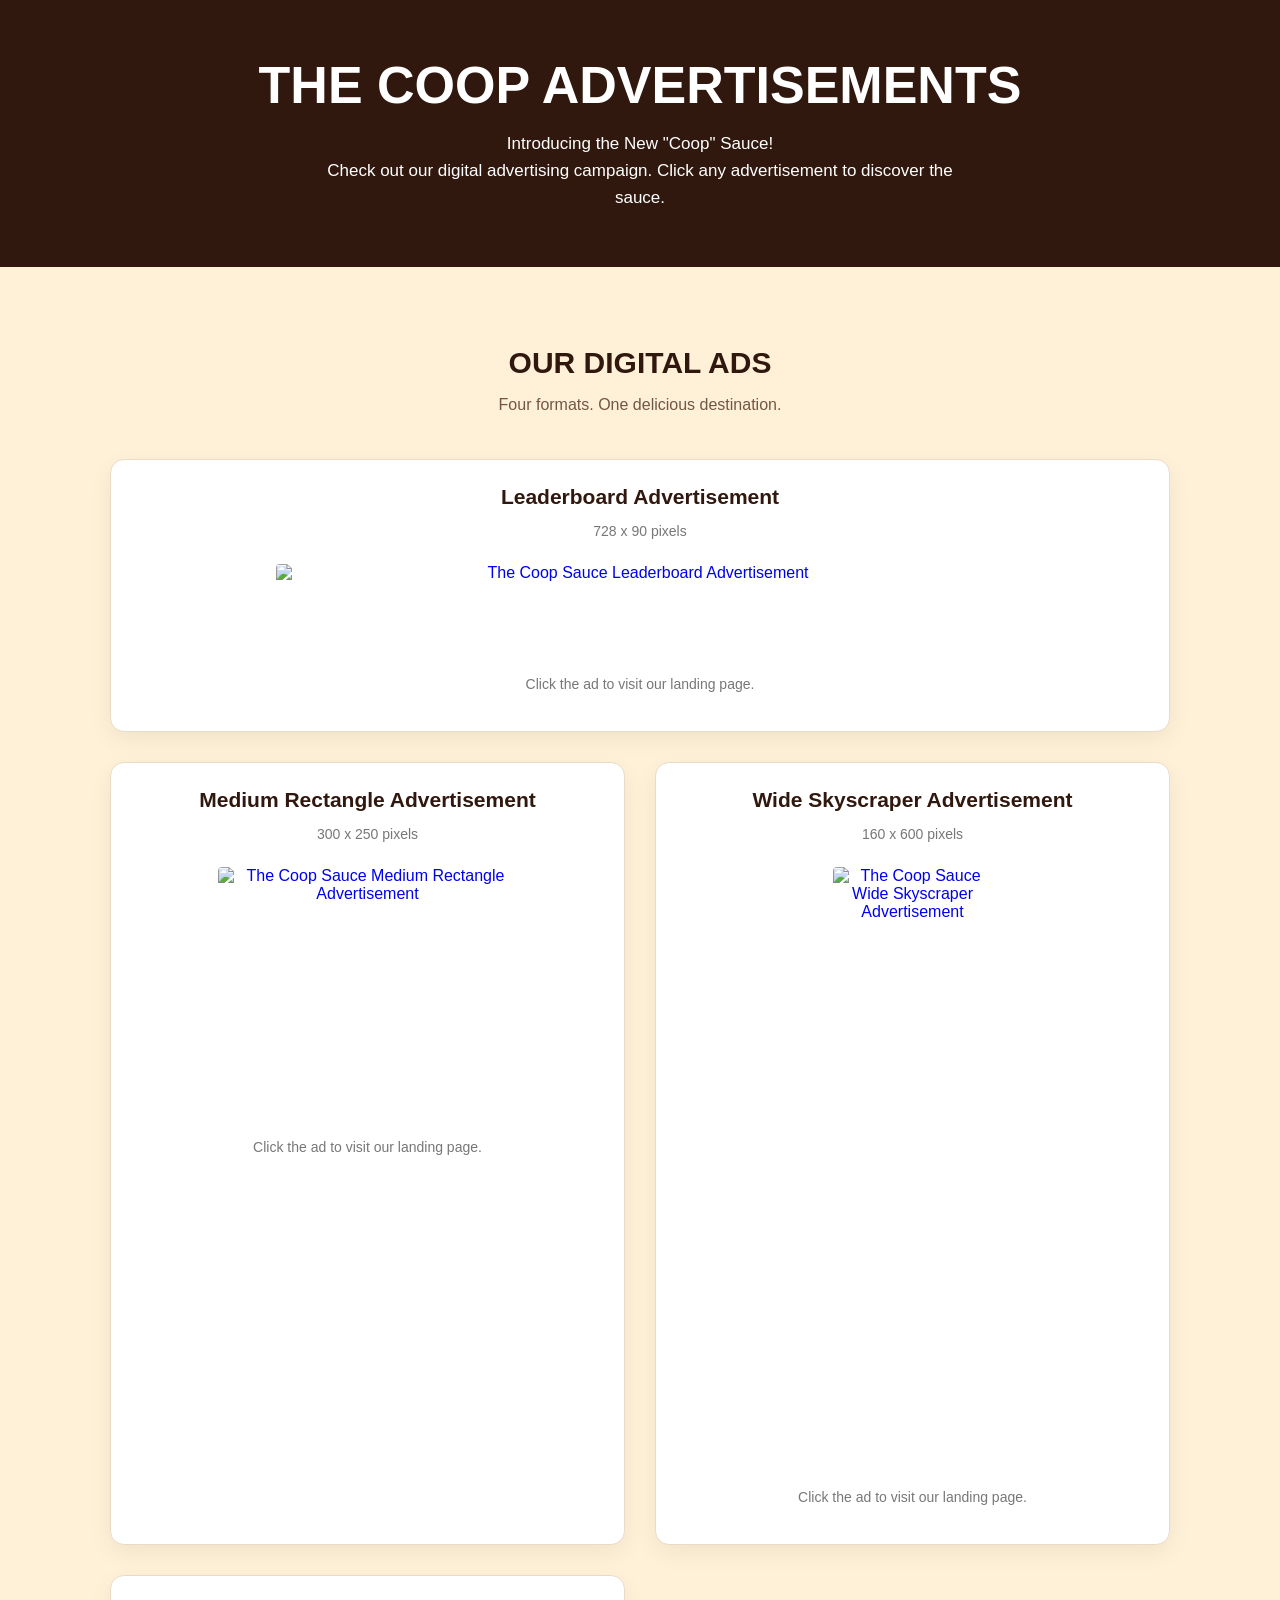
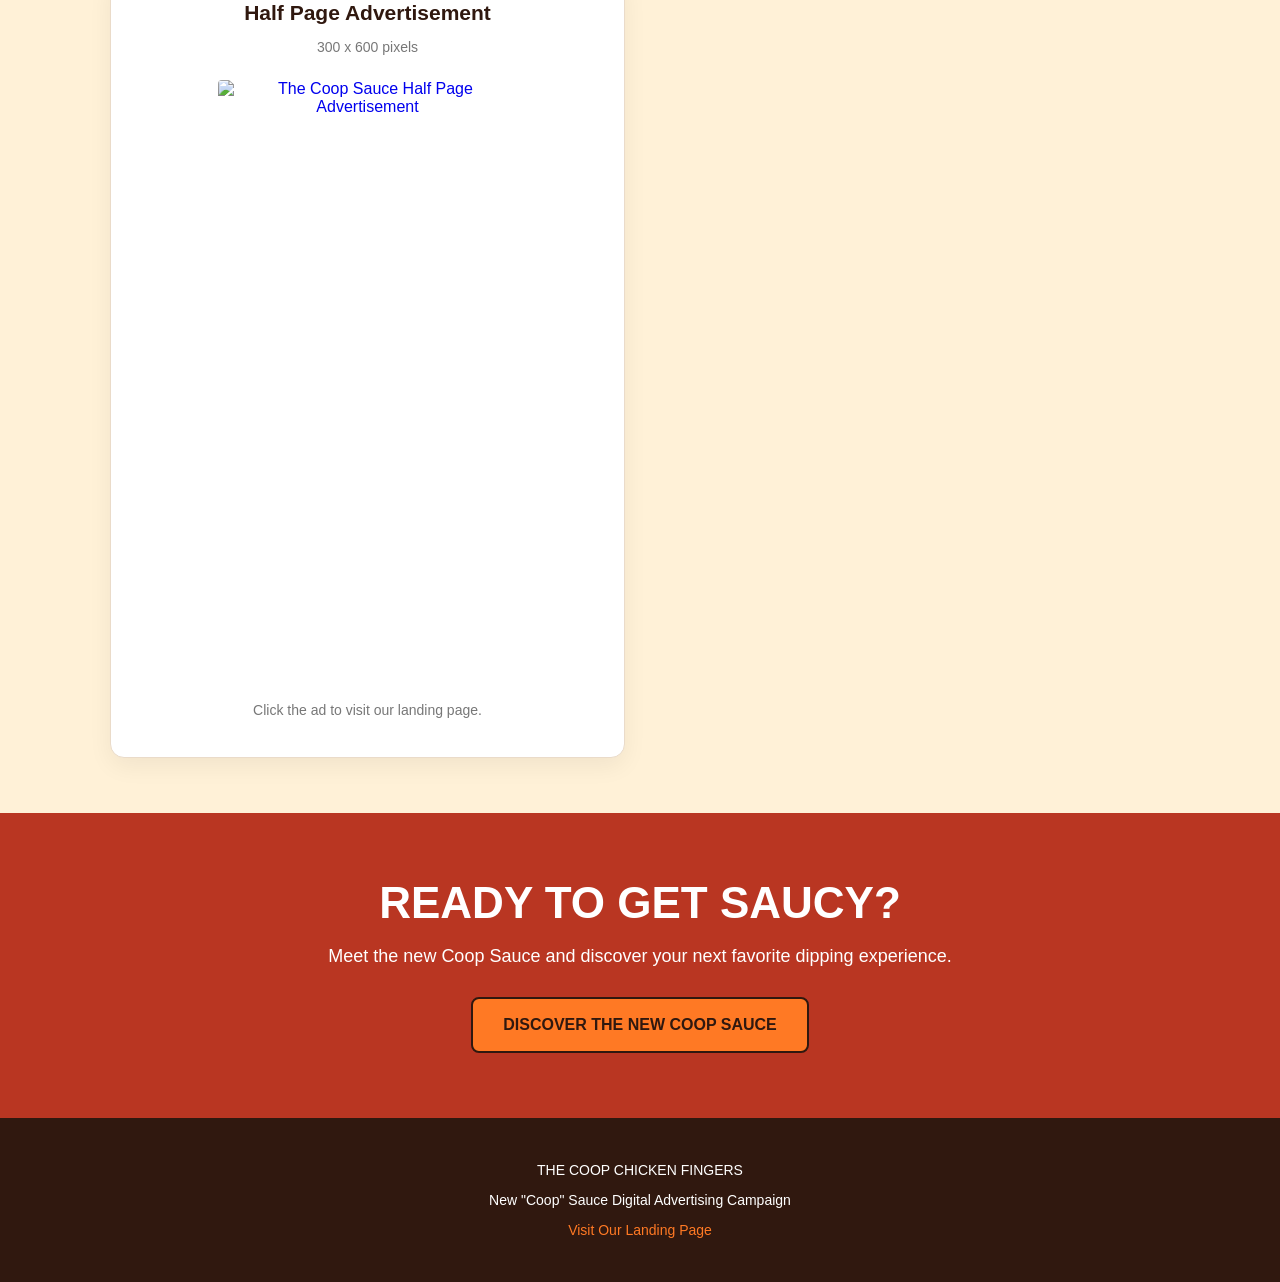
==== ads.html @ 75a8ee84 "Revise ads page for new Coop Sauce campaign Updated the ads page to reflect a new digital advertisin" ====
<!DOCTYPE html>
<html lang="en">
<head>
  <meta charset="UTF-8">
  <meta name="viewport" content="width=device-width, initial-scale=1.0">
  <meta name="description" content="Explore The Coop Chicken Fingers digital advertising campaign for the new Coop Sauce.">
  <title>The Coop | Digital Advertisements</title>

  <style>
    :root {
      --red: #b93622;
      --orange: #ff7924;
      --cream: #fff1d7;
      --brown: #30180f;
    }

    * {
      box-sizing: border-box;
    }

    body {
      margin: 0;
      font-family: Arial, Helvetica, sans-serif;
      background-color: var(--cream);
      color: var(--brown);
    }

    /* HEADER */

    header {
      background: var(--brown);
      color: white;
      text-align: center;
      padding: 55px 20px;
    }

    header h1 {
      font-size: clamp(32px, 5vw, 52px);
      margin: 0 0 15px;
      font-weight: 900;
    }

    header p {
      font-size: 17px;
      line-height: 1.6;
      max-width: 650px;
      margin: auto;
    }

    /* MAIN CONTENT */

    .container {
      max-width: 1100px;
      margin: auto;
      padding: 55px 20px;
    }

    .section-heading {
      text-align: center;
      margin-bottom: 45px;
    }

    .section-heading h2 {
      font-size: 30px;
      margin-bottom: 12px;
    }

    .section-heading p {
      font-size: 16px;
      color: #735548;
    }

    /* AD GRID */

    .ad-grid {
      display: grid;
      grid-template-columns: repeat(2, minmax(0, 1fr));
      gap: 30px;
      align-items: stretch;
    }

    .ad-card {
      background: white;
      border: 1px solid #eadbc9;
      border-radius: 14px;
      padding: 25px;
      text-align: center;
      box-shadow: 0 8px 25px rgba(0,0,0,0.06);
    }

    .ad-card h3 {
      font-size: 21px;
      margin: 0 0 8px;
    }

    .ad-size {
      color: #777;
      font-size: 14px;
      margin-bottom: 25px;
    }

    .ad-link {
      display: inline-block;
      max-width: 100%;
      text-decoration: none;
      cursor: pointer;
    }

    .ad-link img {
      display: block;
      max-width: 100%;
      height: auto;
      margin: auto;
      border-radius: 4px;
      transition: transform 0.25s ease;
    }

    .ad-link:hover img {
      transform: scale(1.03);
    }

    .ad-link:focus-visible {
      outline: 3px solid var(--orange);
      outline-offset: 5px;
    }

    .leaderboard {
      grid-column: 1 / -1;
    }

    .ad-instruction {
      font-size: 14px;
      color: #777;
      margin-top: 22px;
    }

    /* FINAL CTA */

    .cta-section {
      background: var(--red);
      color: white;
      text-align: center;
      padding: 65px 20px;
    }

    .cta-section h2 {
      font-size: clamp(30px, 5vw, 44px);
      margin: 0 0 15px;
    }

    .cta-section p {
      font-size: 18px;
      margin-bottom: 30px;
    }

    .button {
      display: inline-block;
      background: var(--orange);
      color: var(--brown);
      padding: 17px 30px;
      border: 2px solid var(--brown);
      border-radius: 8px;
      font-weight: 900;
      text-decoration: none;
      transition: transform 0.2s;
    }

    .button:hover {
      transform: translateY(-3px);
      background: #ff9b50;
    }

    /* FOOTER */

    footer {
      background: var(--brown);
      color: white;
      text-align: center;
      padding: 30px 20px;
      font-size: 14px;
    }

    footer a {
      color: var(--orange);
      text-decoration: none;
    }

    /* MOBILE DESIGN */

    @media (max-width: 700px) {
      .ad-grid {
        grid-template-columns: 1fr;
      }

      .leaderboard {
        grid-column: auto;
      }

      .container {
        padding: 35px 15px;
      }

      .ad-card {
        padding: 20px 12px;
      }

      header {
        padding: 40px 15px;
      }
    }

  </style>
</head>

<body>

  <!-- PAGE HEADER -->

  <header>
    <h1>THE COOP ADVERTISEMENTS</h1>

    <p>
      Introducing the New "Coop" Sauce!<br>
      Check out our digital advertising campaign.
      Click any advertisement to discover the sauce.
    </p>
  </header>


  <main class="container">

    <div class="section-heading">
      <h2>OUR DIGITAL ADS</h2>
      <p>
        Four formats. One delicious destination.
      </p>
    </div>


    <div class="ad-grid">

      <!-- AD 1: 728 x 90 LEADERBOARD -->

      <article class="ad-card leaderboard">

        <h3>Leaderboard Advertisement</h3>

        <p class="ad-size">728 x 90 pixels</p>

        <a href="landing.html" class="ad-link"
           aria-label="View The Coop Sauce landing page">

          <img
            src="images/coop-728x90.png"
            alt="The Coop Sauce Leaderboard Advertisement"
            width="728"
            height="90"
          >

        </a>

        <p class="ad-instruction">
          Click the ad to visit our landing page.
        </p>

      </article>


      <!-- AD 2: 300 x 250 MEDIUM RECTANGLE -->

      <article class="ad-card">

        <h3>Medium Rectangle Advertisement</h3>

        <p class="ad-size">300 x 250 pixels</p>

        <a href="landing.html" class="ad-link"
           aria-label="View The Coop Sauce landing page">

          <img
            src="images/coop-300x250.png"
            alt="The Coop Sauce Medium Rectangle Advertisement"
            width="300"
            height="250"
          >

        </a>

        <p class="ad-instruction">
          Click the ad to visit our landing page.
        </p>

      </article>


      <!-- AD 3: 160 x 600 WIDE SKYSCRAPER -->

      <article class="ad-card">

        <h3>Wide Skyscraper Advertisement</h3>

        <p class="ad-size">160 x 600 pixels</p>

        <a href="landing.html" class="ad-link"
           aria-label="View The Coop Sauce landing page">

          <img
            src="images/coop-160x600.png"
            alt="The Coop Sauce Wide Skyscraper Advertisement"
            width="160"
            height="600"
            loading="lazy"
          >

        </a>

        <p class="ad-instruction">
          Click the ad to visit our landing page.
        </p>

      </article>


      <!-- AD 4: 300 x 600 HALF PAGE -->

      <article class="ad-card">

        <h3>Half Page Advertisement</h3>

        <p class="ad-size">300 x 600 pixels</p>

        <a href="landing.html" class="ad-link"
           aria-label="View The Coop Sauce landing page">

          <img
            src="images/coop-300x600.png"
            alt="The Coop Sauce Half Page Advertisement"
            width="300"
            height="600"
            loading="lazy"
          >

        </a>

        <p class="ad-instruction">
          Click the ad to visit our landing page.
        </p>

      </article>

    </div>

  </main>


  <!-- CALL TO ACTION -->

  <section class="cta-section">

    <h2>READY TO GET SAUCY?</h2>

    <p>
      Meet the new Coop Sauce and discover
      your next favorite dipping experience.
    </p>

    <a href="landing.html" class="button">
      DISCOVER THE NEW COOP SAUCE
    </a>

  </section>


  <!-- FOOTER -->

  <footer>

    <p>
      THE COOP CHICKEN FINGERS
    </p>

    <p>
      New "Coop" Sauce Digital Advertising Campaign
    </p>

    <p>
      <a href="landing.html">
        Visit Our Landing Page
      </a>
    </p>

  </footer>

</body>
</html>
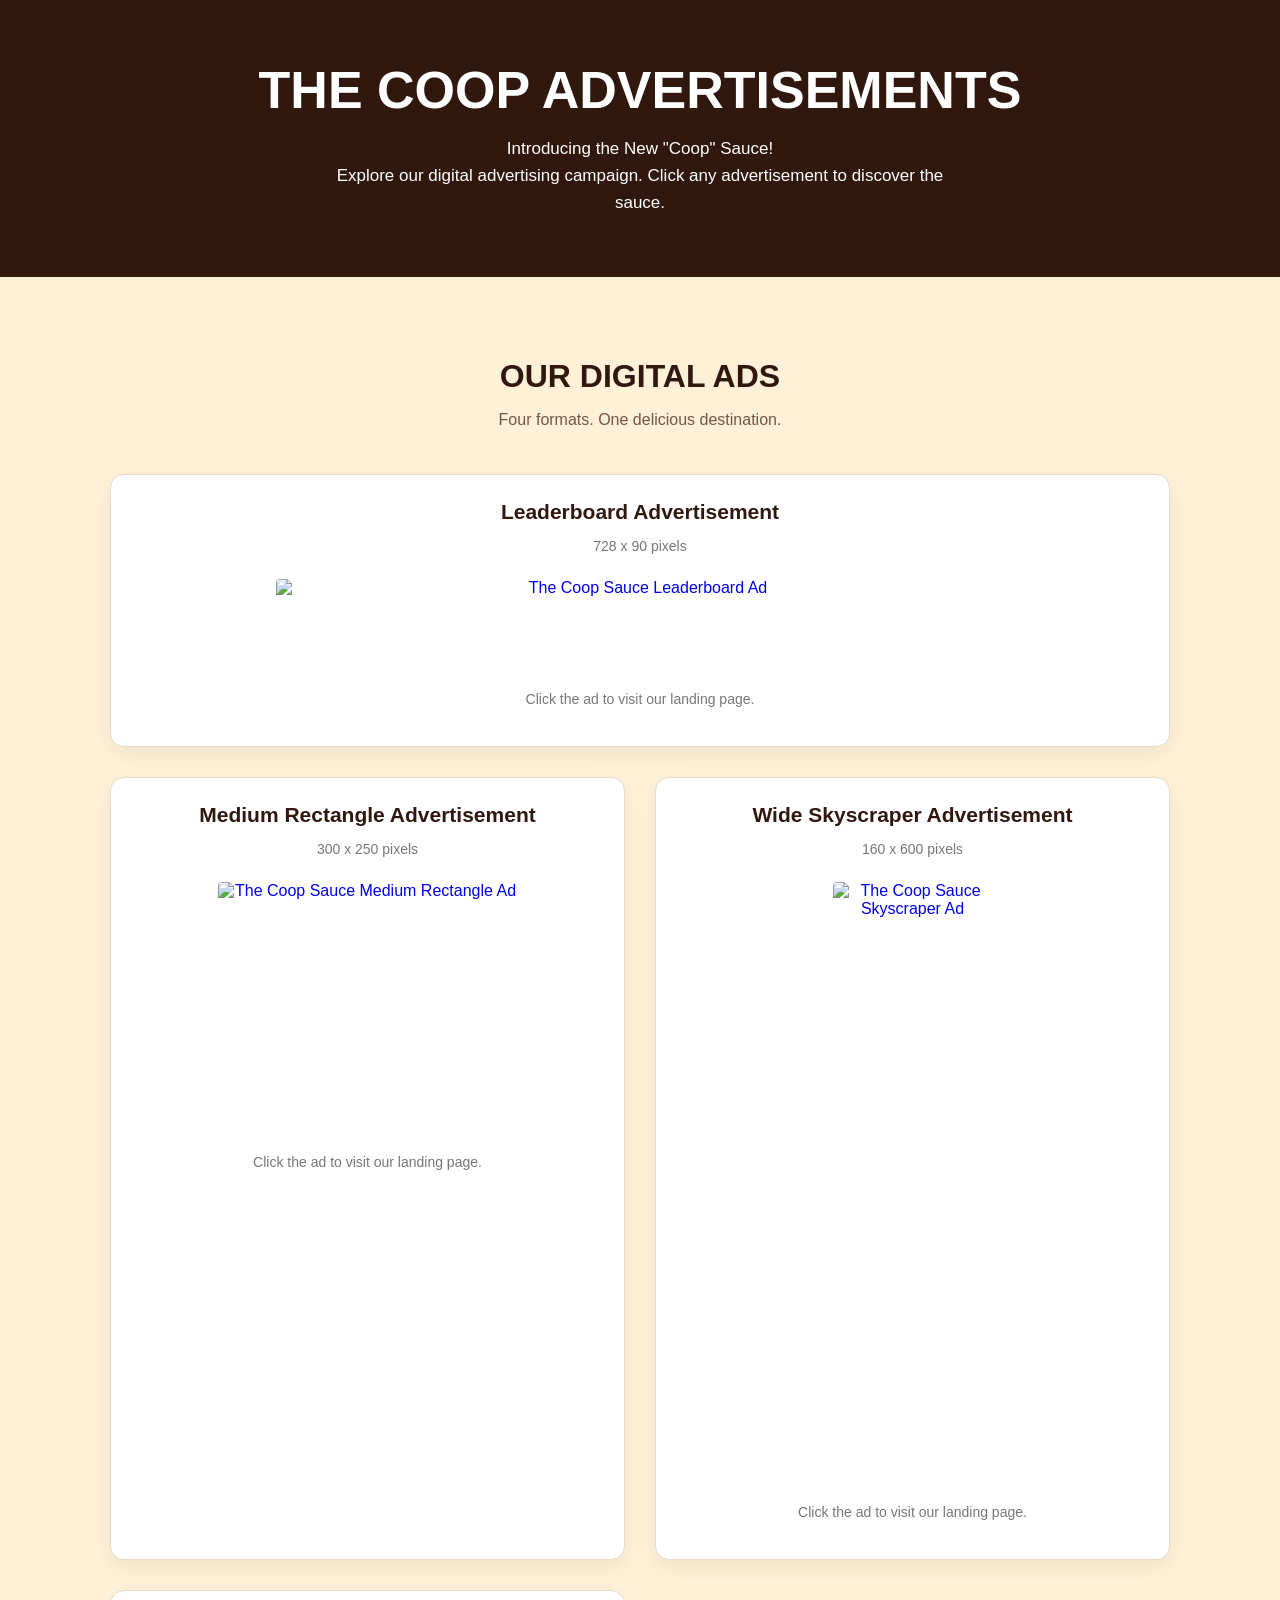
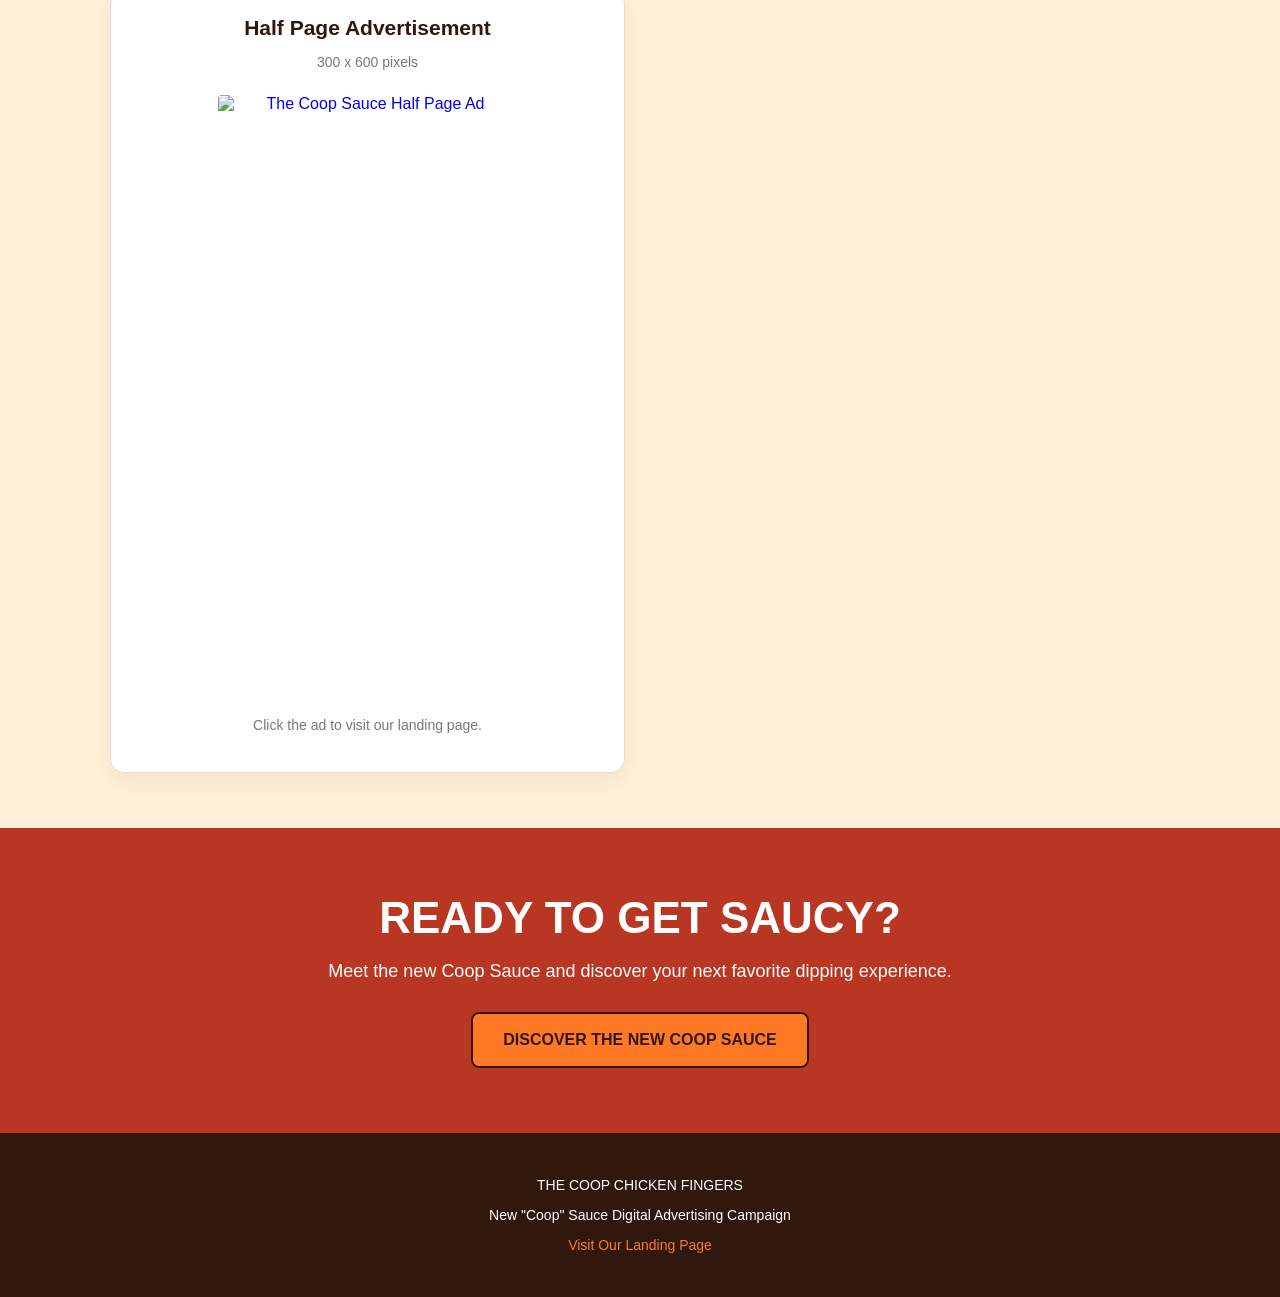
==== commit 09507baf: "Refactor ads.html for clarity and consistency Updated various elements in the ads.html file for cons" ====
--- a/ads.html
+++ b/ads.html
@@ -4,8 +4,8 @@
 <head>
   <meta charset="UTF-8">
   <meta name="viewport" content="width=device-width, initial-scale=1.0">
-  <meta name="description" content="Explore The Coop Chicken Fingers digital advertising campaign for the new Coop Sauce.">
-  <title>The Coop | Digital Advertisements</title>
+
+  <title>The Coop | Digital Ads</title>
 
   <style>
     :root {
@@ -22,17 +22,15 @@
     body {
       margin: 0;
       font-family: Arial, Helvetica, sans-serif;
-      background-color: var(--cream);
+      background: var(--cream);
       color: var(--brown);
     }
-
-    /* HEADER */
 
     header {
       background: var(--brown);
       color: white;
       text-align: center;
-      padding: 55px 20px;
+      padding: 60px 20px;
     }
 
     header h1 {
@@ -48,8 +46,6 @@
       margin: auto;
     }
 
-    /* MAIN CONTENT */
-
     .container {
       max-width: 1100px;
       margin: auto;
@@ -62,16 +58,14 @@
     }
 
     .section-heading h2 {
-      font-size: 30px;
+      font-size: 32px;
       margin-bottom: 12px;
     }
 
     .section-heading p {
+      color: #735548;
       font-size: 16px;
-      color: #735548;
-    }
-
-    /* AD GRID */
+    }
 
     .ad-grid {
       display: grid;
@@ -86,7 +80,7 @@
       border-radius: 14px;
       padding: 25px;
       text-align: center;
-      box-shadow: 0 8px 25px rgba(0,0,0,0.06);
+      box-shadow: 0 8px 25px rgba(0,0,0,.06);
     }
 
     .ad-card h3 {
@@ -103,8 +97,8 @@
     .ad-link {
       display: inline-block;
       max-width: 100%;
+      cursor: pointer;
       text-decoration: none;
-      cursor: pointer;
     }
 
     .ad-link img {
@@ -113,7 +107,7 @@
       height: auto;
       margin: auto;
       border-radius: 4px;
-      transition: transform 0.25s ease;
+      transition: transform .25s ease;
     }
 
     .ad-link:hover img {
@@ -130,12 +124,10 @@
     }
 
     .ad-instruction {
+      color: #777;
       font-size: 14px;
-      color: #777;
       margin-top: 22px;
     }
-
-    /* FINAL CTA */
 
     .cta-section {
       background: var(--red);
@@ -163,7 +155,7 @@
       border-radius: 8px;
       font-weight: 900;
       text-decoration: none;
-      transition: transform 0.2s;
+      transition: transform .2s;
     }
 
     .button:hover {
@@ -171,8 +163,6 @@
       background: #ff9b50;
     }
 
-    /* FOOTER */
-
     footer {
       background: var(--brown);
       color: white;
@@ -186,8 +176,6 @@
       text-decoration: none;
     }
 
-    /* MOBILE DESIGN */
-
     @media (max-width: 700px) {
       .ad-grid {
         grid-template-columns: 1fr;
@@ -209,35 +197,33 @@
         padding: 40px 15px;
       }
     }
-
   </style>
 </head>
 
 <body>
 
-  <!-- PAGE HEADER -->
+  <!-- HEADER -->
 
   <header>
     <h1>THE COOP ADVERTISEMENTS</h1>
 
     <p>
       Introducing the New "Coop" Sauce!<br>
-      Check out our digital advertising campaign.
+      Explore our digital advertising campaign.
       Click any advertisement to discover the sauce.
     </p>
   </header>
 
 
+  <!-- ADS -->
+
   <main class="container">
 
     <div class="section-heading">
       <h2>OUR DIGITAL ADS</h2>
-      <p>
-        Four formats. One delicious destination.
-      </p>
+      <p>Four formats. One delicious destination.</p>
     </div>
 
-
     <div class="ad-grid">
 
       <!-- AD 1: 728 x 90 LEADERBOARD -->
@@ -245,15 +231,14 @@
       <article class="ad-card leaderboard">
 
         <h3>Leaderboard Advertisement</h3>
-
         <p class="ad-size">728 x 90 pixels</p>
 
         <a href="landing.html" class="ad-link"
-           aria-label="View The Coop Sauce landing page">
+           aria-label="Visit The Coop Sauce landing page">
 
           <img
             src="images/coop-728x90.png"
-            alt="The Coop Sauce Leaderboard Advertisement"
+            alt="The Coop Sauce Leaderboard Ad"
             width="728"
             height="90"
           >
@@ -272,15 +257,14 @@
       <article class="ad-card">
 
         <h3>Medium Rectangle Advertisement</h3>
-
         <p class="ad-size">300 x 250 pixels</p>
 
         <a href="landing.html" class="ad-link"
-           aria-label="View The Coop Sauce landing page">
+           aria-label="Visit The Coop Sauce landing page">
 
           <img
             src="images/coop-300x250.png"
-            alt="The Coop Sauce Medium Rectangle Advertisement"
+            alt="The Coop Sauce Medium Rectangle Ad"
             width="300"
             height="250"
           >
@@ -299,15 +283,14 @@
       <article class="ad-card">
 
         <h3>Wide Skyscraper Advertisement</h3>
-
         <p class="ad-size">160 x 600 pixels</p>
 
         <a href="landing.html" class="ad-link"
-           aria-label="View The Coop Sauce landing page">
+           aria-label="Visit The Coop Sauce landing page">
 
           <img
             src="images/coop-160x600.png"
-            alt="The Coop Sauce Wide Skyscraper Advertisement"
+            alt="The Coop Sauce Skyscraper Ad"
             width="160"
             height="600"
             loading="lazy"
@@ -327,15 +310,14 @@
       <article class="ad-card">
 
         <h3>Half Page Advertisement</h3>
-
         <p class="ad-size">300 x 600 pixels</p>
 
         <a href="landing.html" class="ad-link"
-           aria-label="View The Coop Sauce landing page">
+           aria-label="Visit The Coop Sauce landing page">
 
           <img
             src="images/coop-300x600.png"
-            alt="The Coop Sauce Half Page Advertisement"
+            alt="The Coop Sauce Half Page Ad"
             width="300"
             height="600"
             loading="lazy"
@@ -376,13 +358,9 @@
 
   <footer>
 
-    <p>
-      THE COOP CHICKEN FINGERS
-    </p>
-
-    <p>
-      New "Coop" Sauce Digital Advertising Campaign
-    </p>
+    <p>THE COOP CHICKEN FINGERS</p>
+
+    <p>New "Coop" Sauce Digital Advertising Campaign</p>
 
     <p>
       <a href="landing.html">
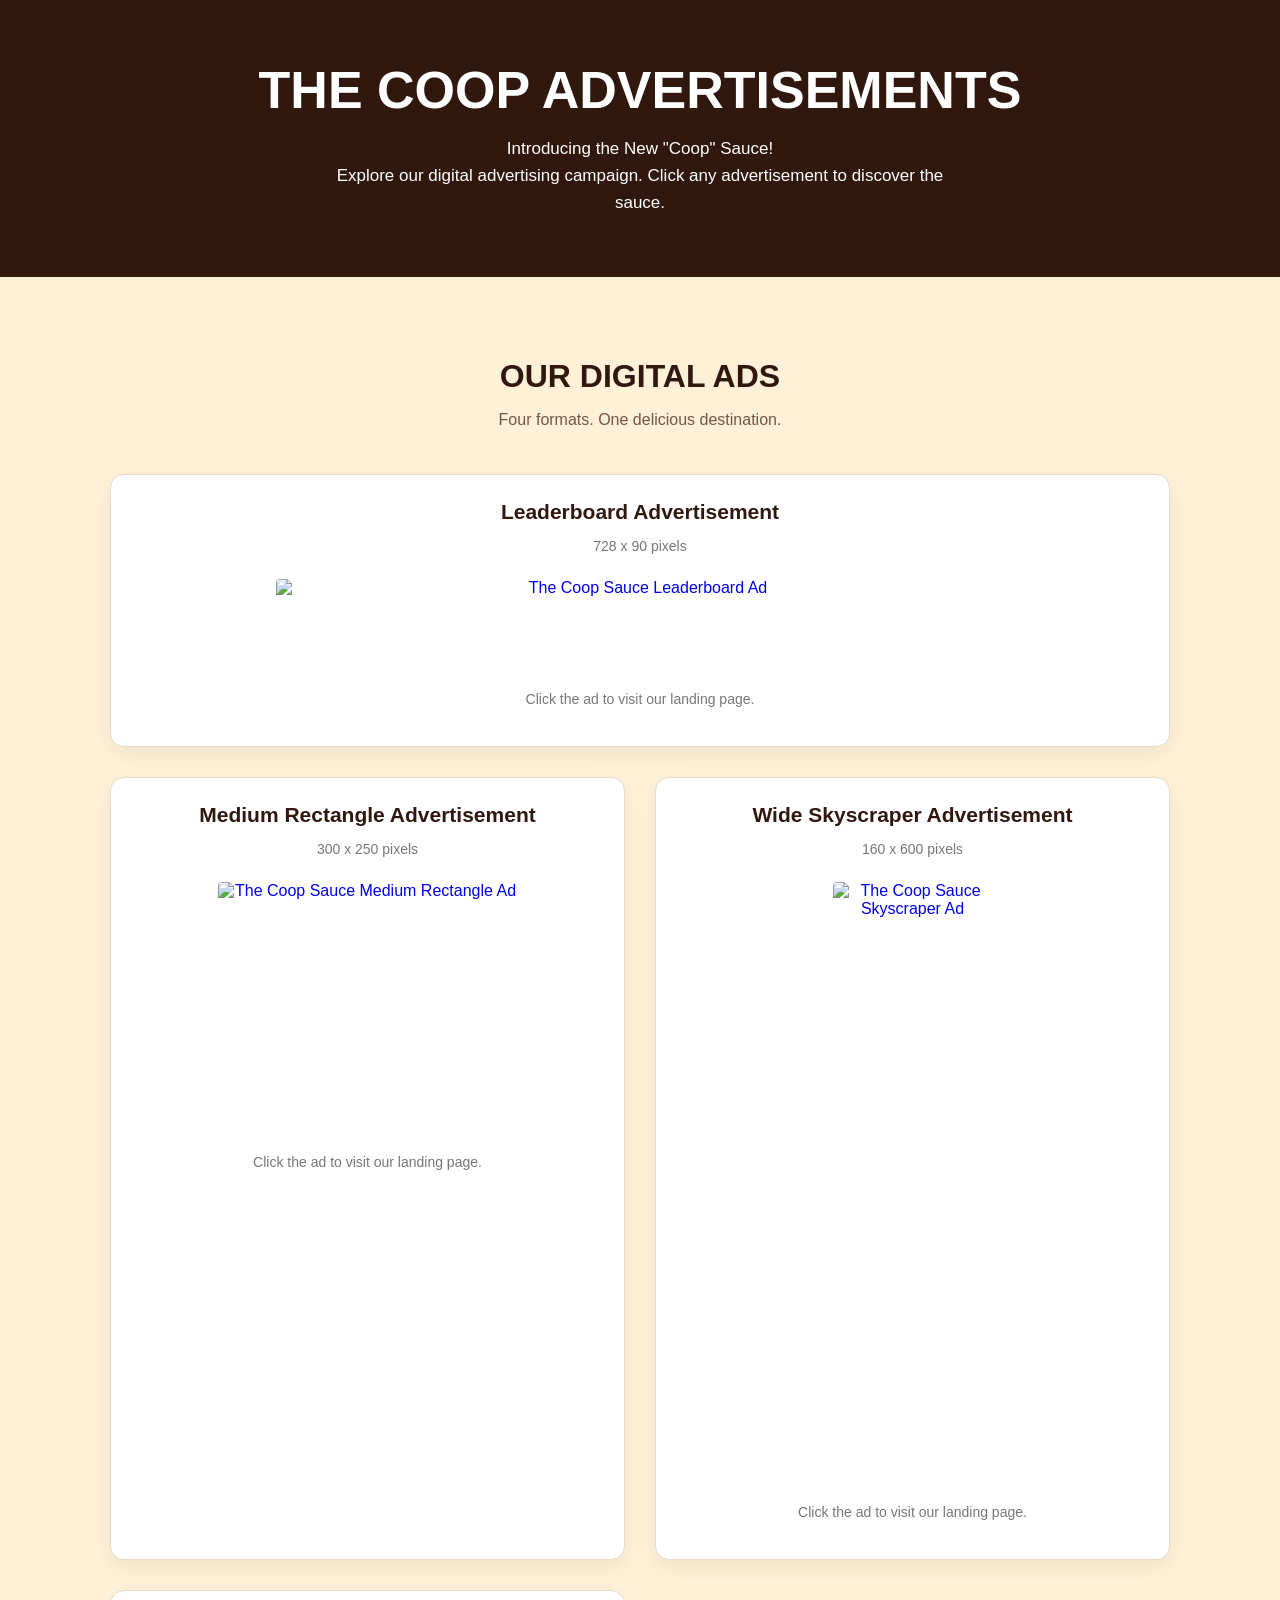
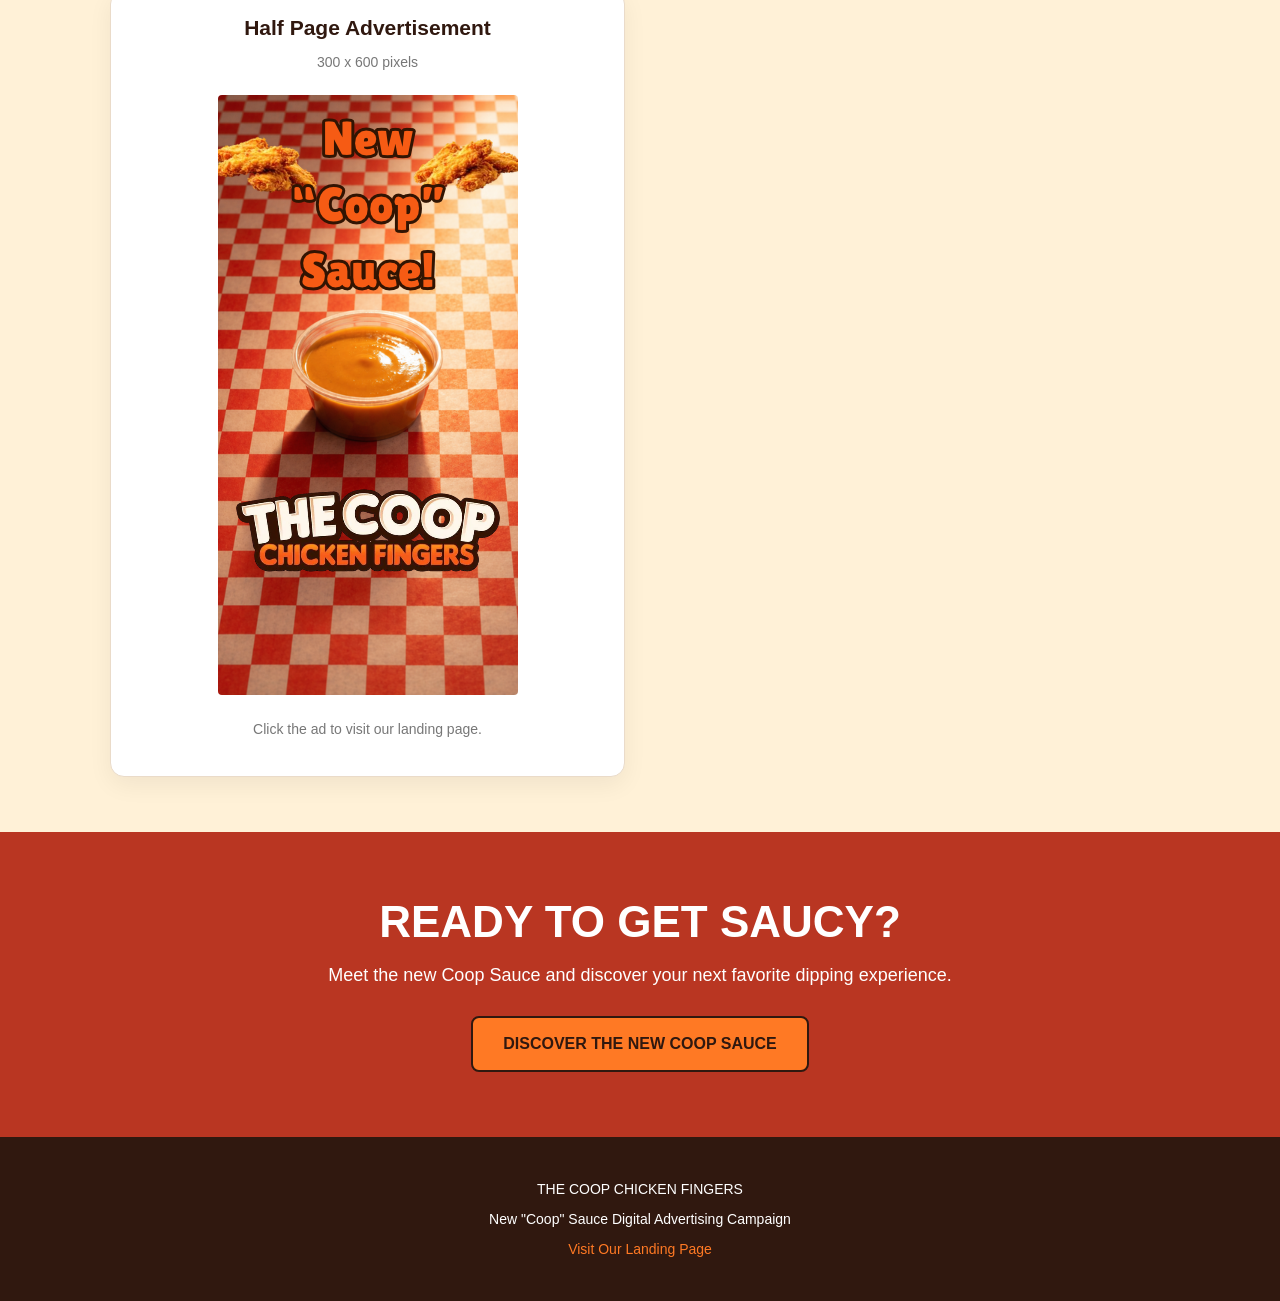
==== commit 3a02698e: "Update image source path in ads.html" ====
--- a/ads.html
+++ b/ads.html
@@ -316,7 +316,7 @@
            aria-label="Visit The Coop Sauce landing page">
 
           <img
-            src="images/coop-300x600.png"
+            src="/coop-300x600.png"
             alt="The Coop Sauce Half Page Ad"
             width="300"
             height="600"
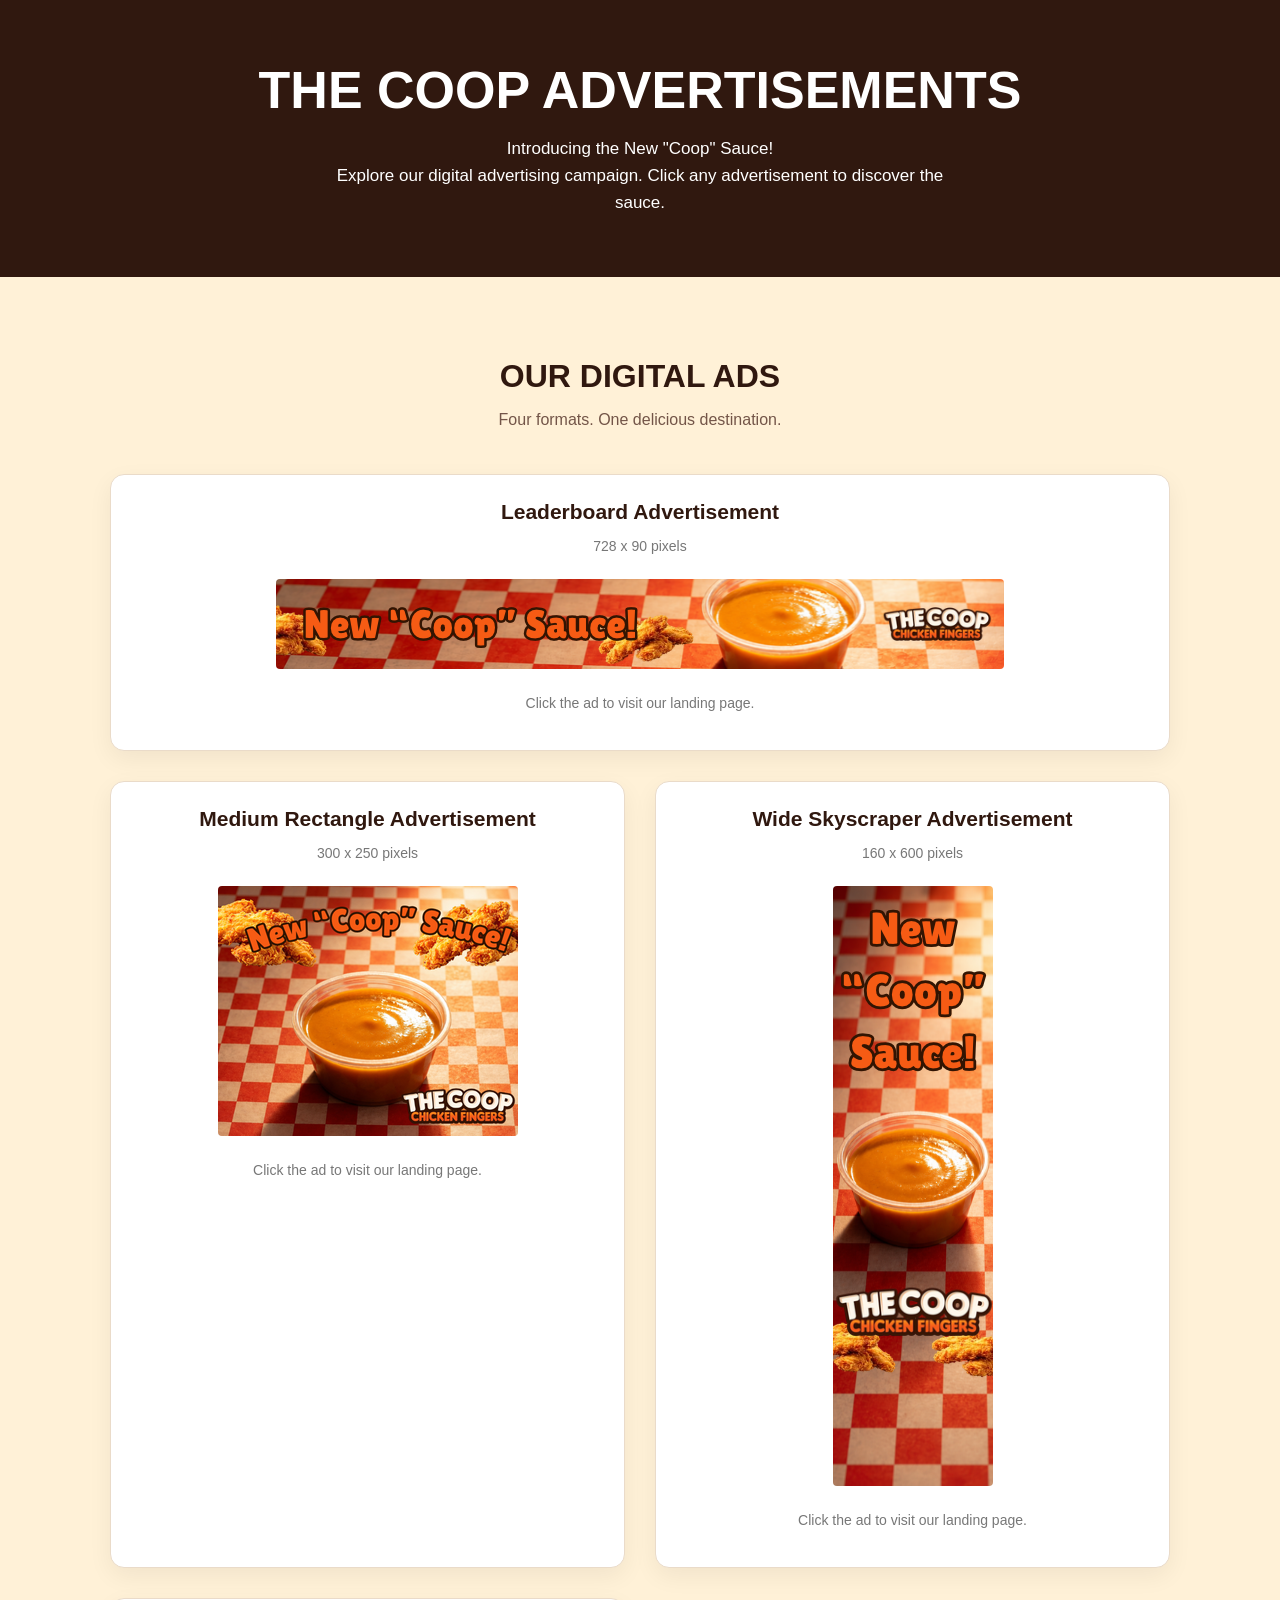
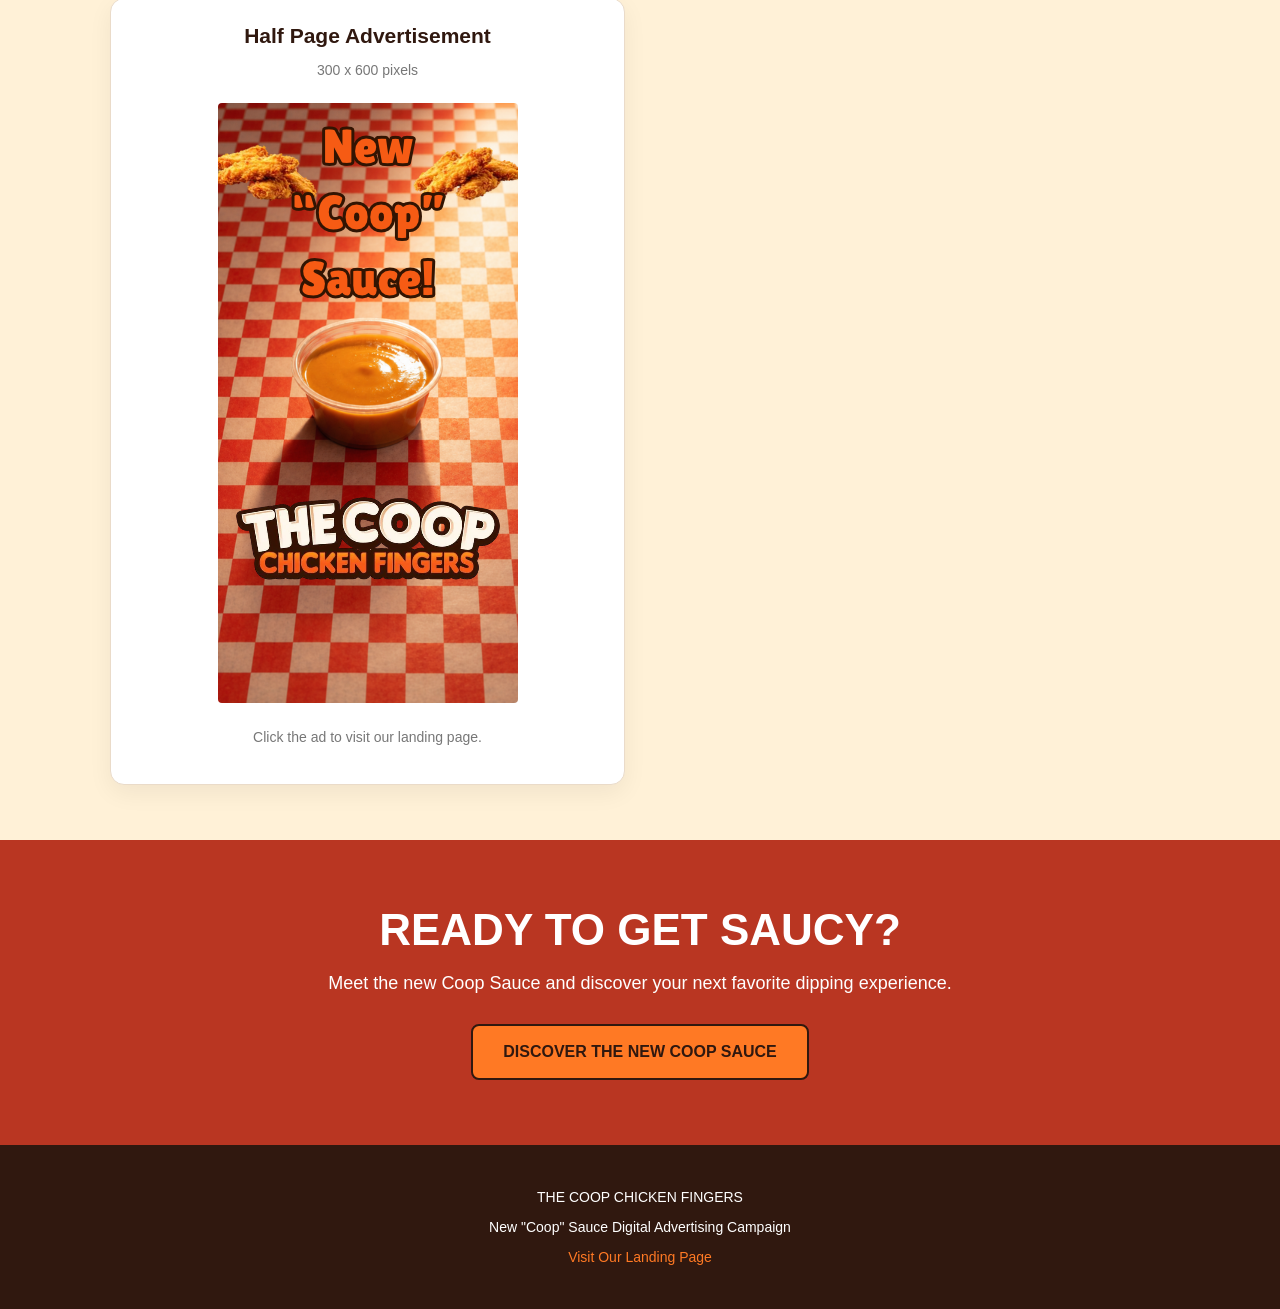
==== commit e652db19: "Change ad image sources to root-relative paths Updated image source paths for ads to use root-relati" ====
--- a/ads.html
+++ b/ads.html
@@ -237,7 +237,7 @@
            aria-label="Visit The Coop Sauce landing page">
 
           <img
-            src="images/coop-728x90.png"
+            src="/coop-728x90.png"
             alt="The Coop Sauce Leaderboard Ad"
             width="728"
             height="90"
@@ -263,7 +263,7 @@
            aria-label="Visit The Coop Sauce landing page">
 
           <img
-            src="images/coop-300x250.png"
+            src="/coop-300x250.png"
             alt="The Coop Sauce Medium Rectangle Ad"
             width="300"
             height="250"
@@ -289,7 +289,7 @@
            aria-label="Visit The Coop Sauce landing page">
 
           <img
-            src="images/coop-160x600.png"
+            src="/coop-160x600.png"
             alt="The Coop Sauce Skyscraper Ad"
             width="160"
             height="600"
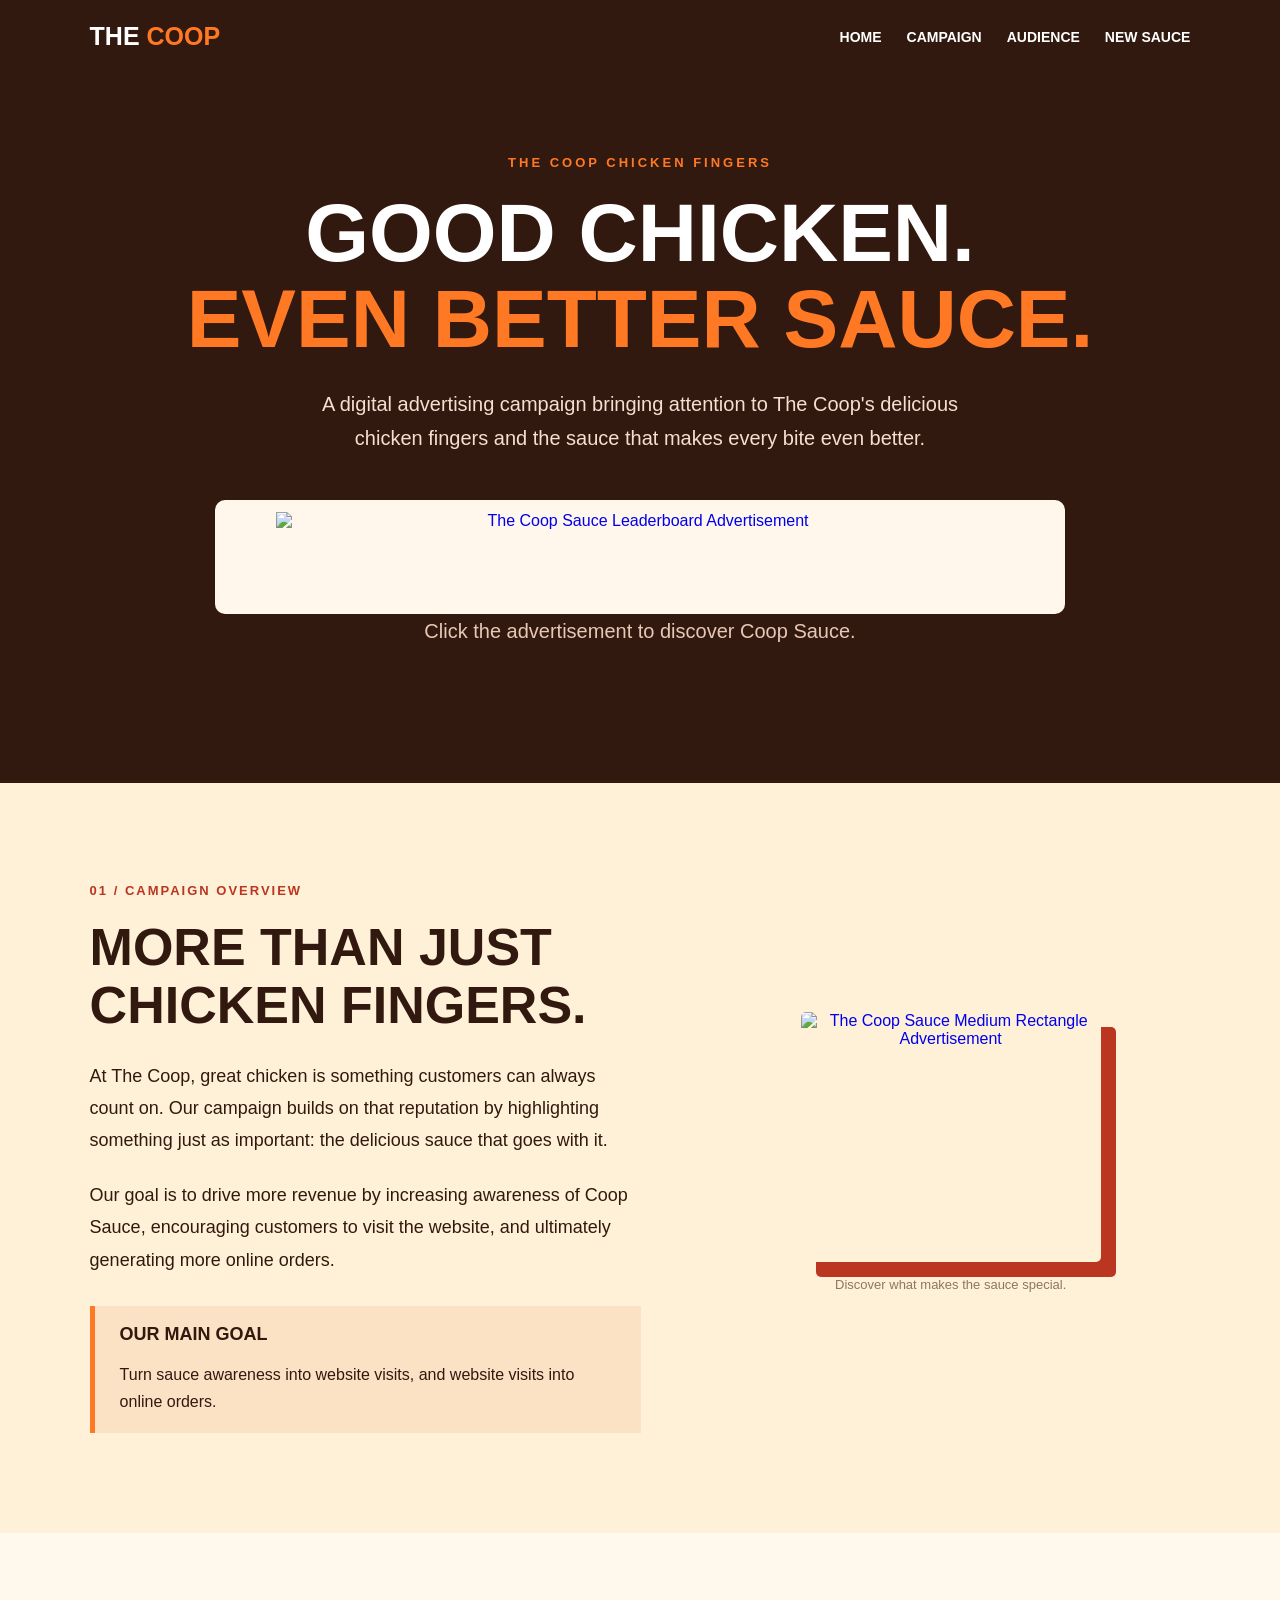
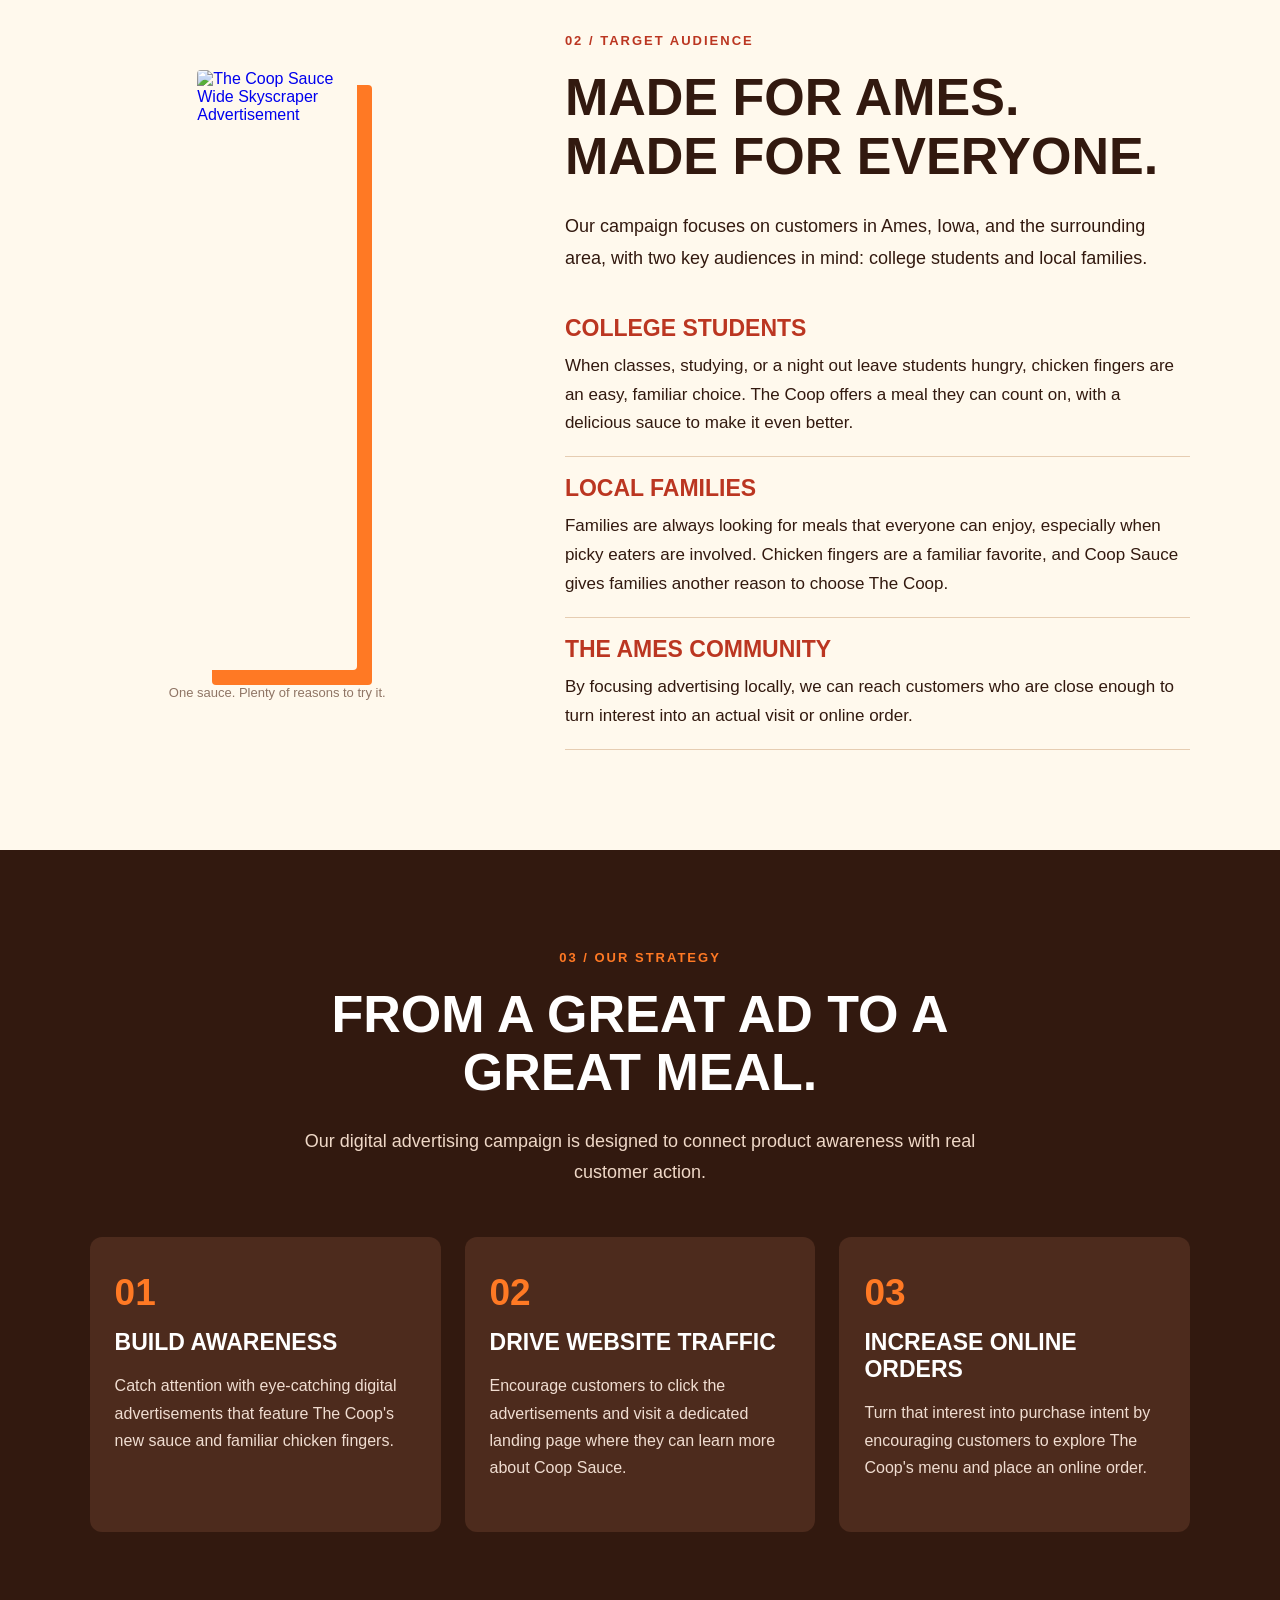
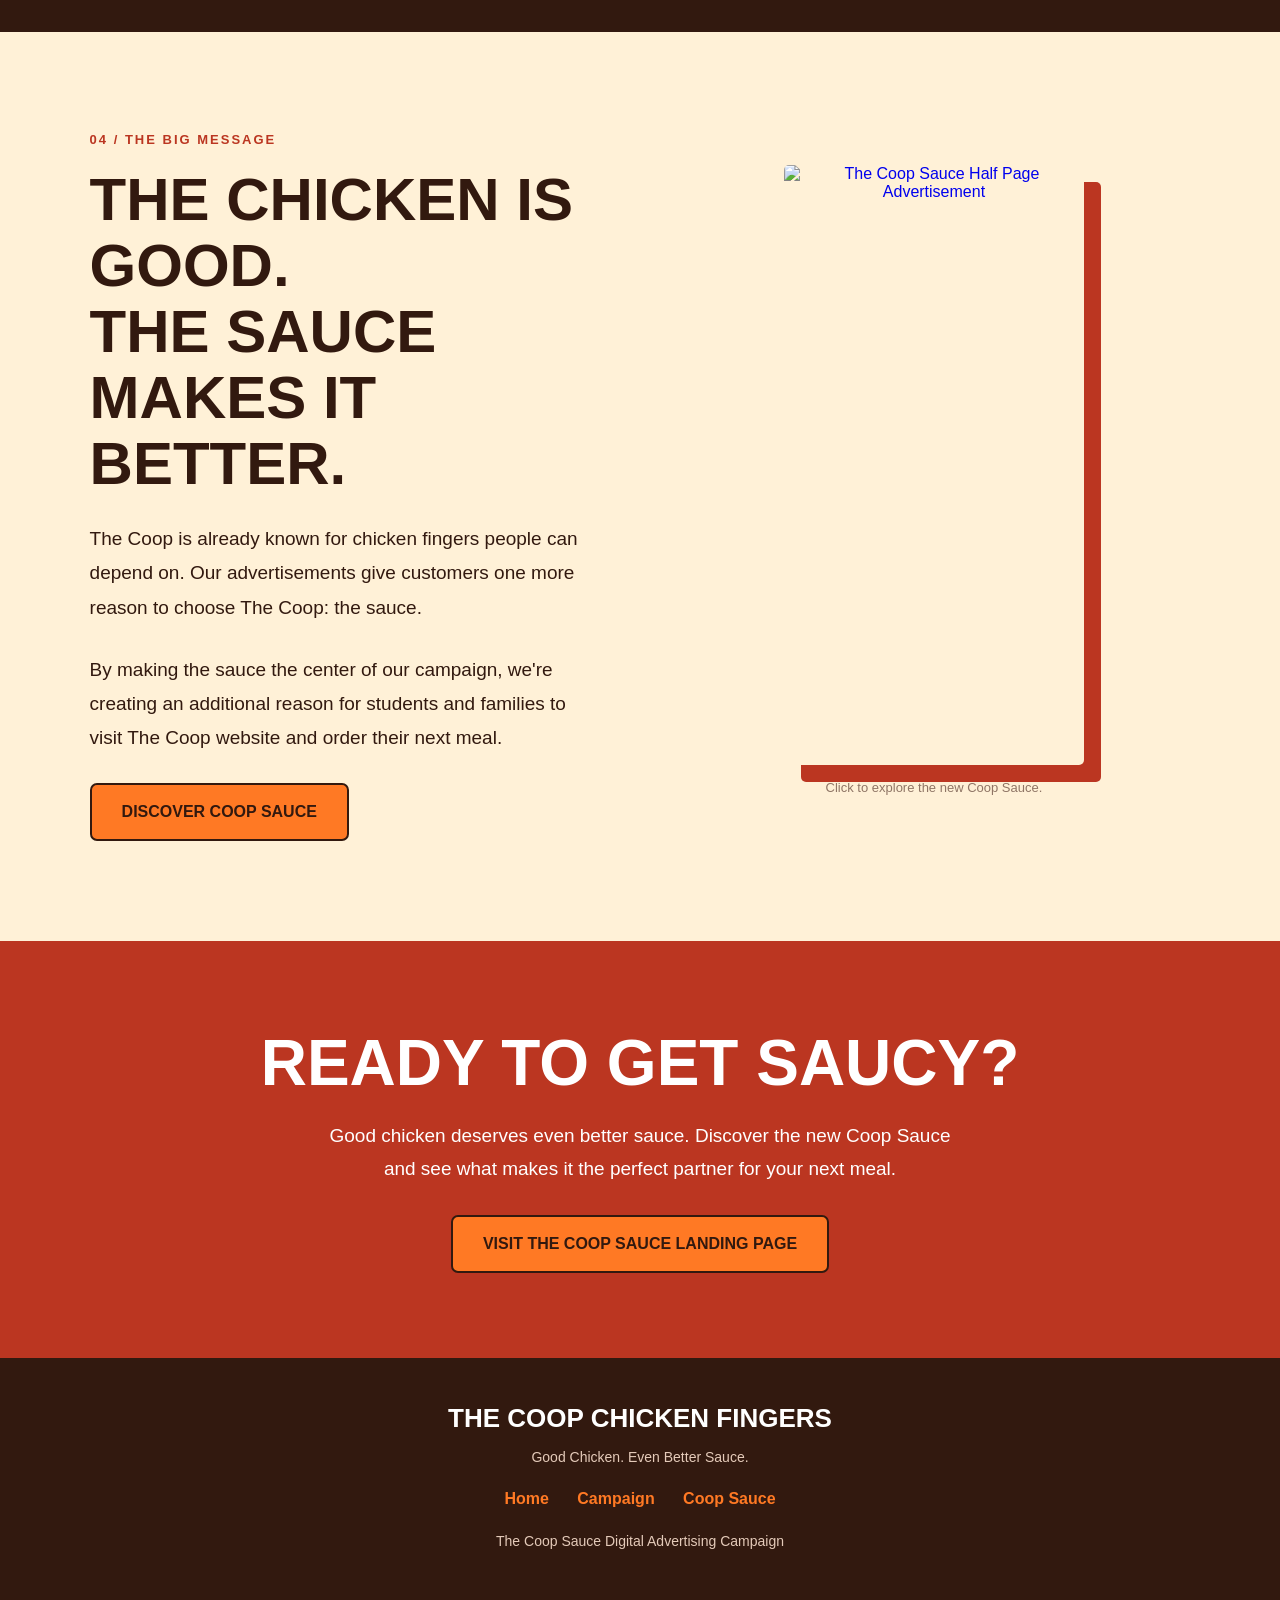
==== commit 9a8d9f56: "Refactor ads.html for improved structure and content Updated the HTML structure and content for the " ====
--- a/ads.html
+++ b/ads.html
@@ -1,374 +1,944 @@
 
 <!DOCTYPE html>
 <html lang="en">
+
 <head>
-  <meta charset="UTF-8">
-  <meta name="viewport" content="width=device-width, initial-scale=1.0">
-
-  <title>The Coop | Digital Ads</title>
-
-  <style>
-    :root {
-      --red: #b93622;
-      --orange: #ff7924;
-      --cream: #fff1d7;
-      --brown: #30180f;
-    }
-
-    * {
-      box-sizing: border-box;
-    }
-
-    body {
-      margin: 0;
-      font-family: Arial, Helvetica, sans-serif;
-      background: var(--cream);
-      color: var(--brown);
-    }
-
-    header {
-      background: var(--brown);
-      color: white;
-      text-align: center;
-      padding: 60px 20px;
-    }
-
-    header h1 {
-      font-size: clamp(32px, 5vw, 52px);
-      margin: 0 0 15px;
-      font-weight: 900;
-    }
-
-    header p {
-      font-size: 17px;
-      line-height: 1.6;
-      max-width: 650px;
-      margin: auto;
-    }
-
-    .container {
-      max-width: 1100px;
-      margin: auto;
-      padding: 55px 20px;
-    }
-
-    .section-heading {
-      text-align: center;
-      margin-bottom: 45px;
-    }
-
-    .section-heading h2 {
-      font-size: 32px;
-      margin-bottom: 12px;
-    }
-
-    .section-heading p {
-      color: #735548;
-      font-size: 16px;
-    }
-
-    .ad-grid {
-      display: grid;
-      grid-template-columns: repeat(2, minmax(0, 1fr));
-      gap: 30px;
-      align-items: stretch;
-    }
-
-    .ad-card {
-      background: white;
-      border: 1px solid #eadbc9;
-      border-radius: 14px;
-      padding: 25px;
-      text-align: center;
-      box-shadow: 0 8px 25px rgba(0,0,0,.06);
-    }
-
-    .ad-card h3 {
-      font-size: 21px;
-      margin: 0 0 8px;
-    }
-
-    .ad-size {
-      color: #777;
-      font-size: 14px;
-      margin-bottom: 25px;
-    }
-
-    .ad-link {
-      display: inline-block;
-      max-width: 100%;
-      cursor: pointer;
-      text-decoration: none;
-    }
-
-    .ad-link img {
-      display: block;
-      max-width: 100%;
-      height: auto;
-      margin: auto;
-      border-radius: 4px;
-      transition: transform .25s ease;
-    }
-
-    .ad-link:hover img {
-      transform: scale(1.03);
-    }
-
-    .ad-link:focus-visible {
-      outline: 3px solid var(--orange);
-      outline-offset: 5px;
-    }
-
-    .leaderboard {
-      grid-column: 1 / -1;
-    }
-
-    .ad-instruction {
-      color: #777;
-      font-size: 14px;
-      margin-top: 22px;
-    }
-
-    .cta-section {
-      background: var(--red);
-      color: white;
-      text-align: center;
-      padding: 65px 20px;
-    }
-
-    .cta-section h2 {
-      font-size: clamp(30px, 5vw, 44px);
-      margin: 0 0 15px;
-    }
-
-    .cta-section p {
-      font-size: 18px;
-      margin-bottom: 30px;
-    }
-
-    .button {
-      display: inline-block;
-      background: var(--orange);
-      color: var(--brown);
-      padding: 17px 30px;
-      border: 2px solid var(--brown);
-      border-radius: 8px;
-      font-weight: 900;
-      text-decoration: none;
-      transition: transform .2s;
-    }
-
-    .button:hover {
-      transform: translateY(-3px);
-      background: #ff9b50;
-    }
-
-    footer {
-      background: var(--brown);
-      color: white;
-      text-align: center;
-      padding: 30px 20px;
-      font-size: 14px;
-    }
-
-    footer a {
-      color: var(--orange);
-      text-decoration: none;
-    }
-
-    @media (max-width: 700px) {
-      .ad-grid {
-        grid-template-columns: 1fr;
-      }
-
-      .leaderboard {
-        grid-column: auto;
-      }
-
-      .container {
-        padding: 35px 15px;
-      }
-
-      .ad-card {
-        padding: 20px 12px;
-      }
-
-      header {
-        padding: 40px 15px;
-      }
-    }
-  </style>
+<meta charset="UTF-8">
+<meta name="viewport" content="width=device-width, initial-scale=1.0">
+
+<meta name="description"
+content="Explore The Coop Chicken Fingers digital advertising campaign promoting the new Coop Sauce in Ames, Iowa.">
+
+<title>The Coop | Advertising Campaign</title>
+
+<style>
+
+/* BRAND COLORS */
+
+:root {
+  --red: #bb3621;
+  --orange: #ff7924;
+  --cream: #fff1d7;
+  --brown: #32190f;
+  --light: #fff9ed;
+}
+
+* {
+  box-sizing: border-box;
+}
+
+html {
+  scroll-behavior: smooth;
+}
+
+body {
+  margin: 0;
+  font-family: Arial, Helvetica, sans-serif;
+  background: var(--cream);
+  color: var(--brown);
+}
+
+a {
+  text-decoration: none;
+}
+
+.container {
+  max-width: 1120px;
+  margin: auto;
+}
+
+/* NAVIGATION */
+
+nav {
+  background: var(--brown);
+  padding: 22px 7%;
+  display: flex;
+  justify-content: space-between;
+  align-items: center;
+  gap: 20px;
+}
+
+.logo {
+  font-size: 25px;
+  font-weight: 900;
+  color: white;
+}
+
+.logo span {
+  color: var(--orange);
+}
+
+.nav-links {
+  display: flex;
+  gap: 25px;
+  flex-wrap: wrap;
+}
+
+.nav-links a {
+  color: white;
+  font-size: 14px;
+  font-weight: bold;
+}
+
+.nav-links a:hover {
+  color: var(--orange);
+}
+
+/* HERO */
+
+.hero {
+  background: var(--brown);
+  color: white;
+  padding: 80px 20px 90px;
+  text-align: center;
+}
+
+.eyebrow {
+  display: inline-block;
+  font-size: 13px;
+  font-weight: 900;
+  letter-spacing: 3px;
+  text-transform: uppercase;
+  color: var(--orange);
+  margin-bottom: 20px;
+}
+
+.hero h1 {
+  font-size: clamp(44px, 7vw, 82px);
+  line-height: 1.05;
+  font-weight: 900;
+  margin: 0 auto 25px;
+  max-width: 950px;
+}
+
+.hero h1 span {
+  color: var(--orange);
+}
+
+.hero p {
+  font-size: 20px;
+  line-height: 1.7;
+  color: #f5dfcf;
+  max-width: 700px;
+  margin: 0 auto 45px;
+}
+
+/* LEADERBOARD AD */
+
+.leaderboard-wrap {
+  max-width: 850px;
+  margin: auto;
+  padding: 12px;
+  background: #fff7eb;
+  border-radius: 10px;
+}
+
+.ad-link {
+  display: inline-block;
+  max-width: 100%;
+  cursor: pointer;
+}
+
+.ad-link img {
+  display: block;
+  max-width: 100%;
+  height: auto;
+  transition: transform .25s ease;
+}
+
+.ad-link:hover img {
+  transform: scale(1.025);
+}
+
+.ad-link:focus-visible {
+  outline: 3px solid var(--orange);
+  outline-offset: 6px;
+}
+
+.ad-hint {
+  font-size: 13px;
+  color: #8f7565;
+  margin-top: 15px;
+}
+
+.hero .ad-hint {
+  color: #e7c8b4;
+}
+
+/* SHARED SECTION STYLES */
+
+.section {
+  padding: 100px 7%;
+}
+
+.section-label {
+  display: block;
+  font-size: 13px;
+  font-weight: 900;
+  letter-spacing: 2px;
+  color: var(--red);
+  margin-bottom: 20px;
+}
+
+.section-title {
+  font-size: clamp(34px, 5vw, 52px);
+  line-height: 1.12;
+  font-weight: 900;
+  margin: 0 0 25px;
+}
+
+.section-text {
+  font-size: 18px;
+  line-height: 1.8;
+  margin-bottom: 22px;
+}
+
+/* CAMPAIGN OVERVIEW */
+
+.overview {
+  background: var(--cream);
+}
+
+.overview-grid {
+  display: grid;
+  grid-template-columns: 1.15fr 1fr;
+  gap: 70px;
+  align-items: center;
+}
+
+.overview-visual {
+  text-align: center;
+}
+
+.overview-visual img {
+  width: 300px;
+  height: auto;
+  border-radius: 5px;
+  box-shadow: 15px 15px 0 var(--red);
+}
+
+.goal-highlight {
+  border-left: 5px solid var(--orange);
+  padding: 18px 25px;
+  margin-top: 30px;
+  background: #fbe2c5;
+}
+
+.goal-highlight strong {
+  font-size: 18px;
+}
+
+.goal-highlight p {
+  font-size: 16px;
+  line-height: 1.7;
+  margin-bottom: 0;
+}
+
+/* TARGET AUDIENCE */
+
+.audience {
+  background: var(--light);
+}
+
+.audience-grid {
+  display: grid;
+  grid-template-columns: 0.75fr 1.25fr;
+  gap: 100px;
+  align-items: center;
+}
+
+.audience-visual {
+  display: flex;
+  flex-direction: column;
+  align-items: center;
+}
+
+.audience-visual img {
+  width: 160px;
+  max-width: 100%;
+  height: auto;
+  border-radius: 4px;
+  box-shadow: 15px 15px 0 var(--orange);
+}
+
+.audience-card {
+  border-bottom: 1px solid #e6cdb2;
+  padding: 18px 0;
+}
+
+.audience-card h3 {
+  font-size: 23px;
+  margin: 0 0 10px;
+  color: var(--red);
+}
+
+.audience-card p {
+  font-size: 17px;
+  line-height: 1.7;
+  margin: 0;
+}
+
+/* CAMPAIGN STRATEGY */
+
+.strategy {
+  background: var(--brown);
+  color: white;
+  text-align: center;
+}
+
+.strategy .section-label {
+  color: var(--orange);
+}
+
+.strategy .section-title {
+  max-width: 750px;
+  margin: 0 auto 25px;
+}
+
+.strategy-intro {
+  max-width: 720px;
+  margin: 0 auto 50px;
+  font-size: 18px;
+  line-height: 1.7;
+  color: #efd8c7;
+}
+
+.strategy-grid {
+  display: grid;
+  grid-template-columns: repeat(3, 1fr);
+  gap: 24px;
+}
+
+.strategy-step {
+  padding: 35px 25px;
+  background: #4d2b1d;
+  border-radius: 12px;
+  text-align: left;
+}
+
+.strategy-number {
+  font-size: 37px;
+  font-weight: 900;
+  color: var(--orange);
+}
+
+.strategy-step h3 {
+  font-size: 23px;
+  margin: 15px 0;
+}
+
+.strategy-step p {
+  font-size: 16px;
+  color: #f0ddd1;
+  line-height: 1.7;
+}
+
+/* FEATURED HALF-PAGE AD */
+
+.featured {
+  background: var(--cream);
+}
+
+.featured-grid {
+  display: grid;
+  grid-template-columns: 1fr 1fr;
+  gap: 75px;
+  align-items: center;
+}
+
+.featured-visual {
+  text-align: center;
+}
+
+.featured-visual img {
+  width: 300px;
+  max-width: 100%;
+  height: auto;
+  border-radius: 5px;
+  box-shadow: 17px 17px 0 var(--red);
+}
+
+.featured-content h2 {
+  font-size: clamp(38px, 5vw, 60px);
+  line-height: 1.1;
+  margin: 0 0 25px;
+}
+
+.featured-content p {
+  font-size: 19px;
+  line-height: 1.8;
+  margin-bottom: 28px;
+}
+
+/* BUTTONS */
+
+.button {
+  display: inline-block;
+  background: var(--orange);
+  color: var(--brown);
+  padding: 18px 30px;
+  border: 2px solid var(--brown);
+  border-radius: 7px;
+  font-size: 16px;
+  font-weight: 900;
+  transition: .2s;
+}
+
+.button:hover {
+  background: #ffa45c;
+  transform: translateY(-3px);
+}
+
+/* FINAL CTA */
+
+.final-cta {
+  background: var(--red);
+  color: white;
+  text-align: center;
+  padding: 85px 20px;
+}
+
+.final-cta h2 {
+  font-size: clamp(38px, 6vw, 64px);
+  margin: 0 auto 20px;
+}
+
+.final-cta p {
+  font-size: 19px;
+  line-height: 1.7;
+  max-width: 650px;
+  margin: 0 auto 30px;
+}
+
+/* FOOTER */
+
+footer {
+  background: var(--brown);
+  color: white;
+  text-align: center;
+  padding: 45px 20px;
+}
+
+footer h3 {
+  font-size: 26px;
+  margin: 0 0 15px;
+}
+
+footer p {
+  font-size: 14px;
+  color: #e4cab9;
+}
+
+.footer-links {
+  margin: 25px 0;
+}
+
+.footer-links a {
+  color: var(--orange);
+  font-weight: bold;
+  margin: 0 12px;
+}
+
+/* MOBILE */
+
+@media (max-width: 800px) {
+
+  nav {
+    flex-direction: column;
+    text-align: center;
+  }
+
+  .nav-links {
+    justify-content: center;
+  }
+
+  .hero {
+    padding: 65px 20px;
+  }
+
+  .hero p {
+    font-size: 17px;
+  }
+
+  .section {
+    padding: 70px 22px;
+  }
+
+  .overview-grid,
+  .audience-grid,
+  .featured-grid {
+    grid-template-columns: 1fr;
+    gap: 45px;
+  }
+
+  .strategy-grid {
+    grid-template-columns: 1fr;
+  }
+
+  .overview-content,
+  .audience-content,
+  .featured-content {
+    text-align: center;
+  }
+
+  .audience-visual {
+    order: 2;
+  }
+
+  .overview-visual img,
+  .featured-visual img {
+    max-width: calc(100% - 18px);
+  }
+
+  .goal-highlight {
+    text-align: left;
+  }
+
+  .section-text,
+  .featured-content p {
+    font-size: 17px;
+  }
+}
+
+</style>
 </head>
 
 <body>
 
-  <!-- HEADER -->
-
-  <header>
-    <h1>THE COOP ADVERTISEMENTS</h1>
+<!-- NAVIGATION -->
+
+<nav>
+
+  <a href="index.html" class="logo">
+    THE <span>COOP</span>
+  </a>
+
+  <div class="nav-links">
+    <a href="index.html">HOME</a>
+    <a href="#overview">CAMPAIGN</a>
+    <a href="#audience">AUDIENCE</a>
+    <a href="landing.html">NEW SAUCE</a>
+  </div>
+
+</nav>
+
+
+<!-- HERO AND LEADERBOARD -->
+
+<header class="hero">
+
+  <div class="container">
+
+    <span class="eyebrow">
+      THE COOP CHICKEN FINGERS
+    </span>
+
+    <h1>
+      GOOD CHICKEN.<br>
+      <span>EVEN BETTER SAUCE.</span>
+    </h1>
 
     <p>
-      Introducing the New "Coop" Sauce!<br>
-      Explore our digital advertising campaign.
-      Click any advertisement to discover the sauce.
+      A digital advertising campaign bringing
+      attention to The Coop's delicious chicken
+      fingers and the sauce that makes every
+      bite even better.
     </p>
-  </header>
-
-
-  <!-- ADS -->
-
-  <main class="container">
-
-    <div class="section-heading">
-      <h2>OUR DIGITAL ADS</h2>
-      <p>Four formats. One delicious destination.</p>
+
+    <div class="leaderboard-wrap">
+
+      <a href="landing.html"
+         class="ad-link"
+         aria-label="Discover the new Coop Sauce">
+
+        <img
+          src="images/coop-728x90.png"
+          alt="The Coop Sauce Leaderboard Advertisement"
+          width="728"
+          height="90"
+        >
+
+      </a>
+
     </div>
 
-    <div class="ad-grid">
-
-      <!-- AD 1: 728 x 90 LEADERBOARD -->
-
-      <article class="ad-card leaderboard">
-
-        <h3>Leaderboard Advertisement</h3>
-        <p class="ad-size">728 x 90 pixels</p>
-
-        <a href="landing.html" class="ad-link"
-           aria-label="Visit The Coop Sauce landing page">
-
-          <img
-            src="/coop-728x90.png"
-            alt="The Coop Sauce Leaderboard Ad"
-            width="728"
-            height="90"
-          >
-
-        </a>
-
-        <p class="ad-instruction">
-          Click the ad to visit our landing page.
+    <p class="ad-hint">
+      Click the advertisement to discover Coop Sauce.
+    </p>
+
+  </div>
+
+</header>
+
+
+<!-- CAMPAIGN OVERVIEW -->
+
+<section class="section overview" id="overview">
+
+  <div class="container overview-grid">
+
+    <div class="overview-content">
+
+      <span class="section-label">
+        01 / CAMPAIGN OVERVIEW
+      </span>
+
+      <h2 class="section-title">
+        MORE THAN JUST CHICKEN FINGERS.
+      </h2>
+
+      <p class="section-text">
+        At The Coop, great chicken is something
+        customers can always count on. Our
+        campaign builds on that reputation
+        by highlighting something just as
+        important: the delicious sauce
+        that goes with it.
+      </p>
+
+      <p class="section-text">
+        Our goal is to drive more revenue
+        by increasing awareness of Coop Sauce,
+        encouraging customers to visit the
+        website, and ultimately generating
+        more online orders.
+      </p>
+
+      <div class="goal-highlight">
+
+        <strong>OUR MAIN GOAL</strong>
+
+        <p>
+          Turn sauce awareness into website
+          visits, and website visits into
+          online orders.
         </p>
 
-      </article>
-
-
-      <!-- AD 2: 300 x 250 MEDIUM RECTANGLE -->
-
-      <article class="ad-card">
-
-        <h3>Medium Rectangle Advertisement</h3>
-        <p class="ad-size">300 x 250 pixels</p>
-
-        <a href="landing.html" class="ad-link"
-           aria-label="Visit The Coop Sauce landing page">
-
-          <img
-            src="/coop-300x250.png"
-            alt="The Coop Sauce Medium Rectangle Ad"
-            width="300"
-            height="250"
-          >
-
-        </a>
-
-        <p class="ad-instruction">
-          Click the ad to visit our landing page.
+      </div>
+
+    </div>
+
+    <!-- 300 x 250 AD -->
+
+    <div class="overview-visual">
+
+      <a href="landing.html"
+         class="ad-link"
+         aria-label="Visit the Coop Sauce landing page">
+
+        <img
+          src="images/coop-300x250.png"
+          alt="The Coop Sauce Medium Rectangle Advertisement"
+          width="300"
+          height="250"
+          loading="lazy"
+        >
+
+      </a>
+
+      <p class="ad-hint">
+        Discover what makes the sauce special.
+      </p>
+
+    </div>
+
+  </div>
+
+</section>
+
+
+<!-- TARGET AUDIENCE -->
+
+<section class="section audience" id="audience">
+
+  <div class="container audience-grid">
+
+    <!-- 160 x 600 AD -->
+
+    <div class="audience-visual">
+
+      <a href="landing.html"
+         class="ad-link"
+         aria-label="Explore Coop Sauce">
+
+        <img
+          src="images/coop-160x600.png"
+          alt="The Coop Sauce Wide Skyscraper Advertisement"
+          width="160"
+          height="600"
+          loading="lazy"
+        >
+
+      </a>
+
+      <p class="ad-hint">
+        One sauce. Plenty of reasons to try it.
+      </p>
+
+    </div>
+
+    <div class="audience-content">
+
+      <span class="section-label">
+        02 / TARGET AUDIENCE
+      </span>
+
+      <h2 class="section-title">
+        MADE FOR AMES.<br>
+        MADE FOR EVERYONE.
+      </h2>
+
+      <p class="section-text">
+        Our campaign focuses on customers in
+        Ames, Iowa, and the surrounding area,
+        with two key audiences in mind:
+        college students and local families.
+      </p>
+
+      <div class="audience-card">
+
+        <h3>COLLEGE STUDENTS</h3>
+
+        <p>
+          When classes, studying, or a night
+          out leave students hungry, chicken
+          fingers are an easy, familiar choice.
+          The Coop offers a meal they can
+          count on, with a delicious sauce
+          to make it even better.
         </p>
 
-      </article>
-
-
-      <!-- AD 3: 160 x 600 WIDE SKYSCRAPER -->
-
-      <article class="ad-card">
-
-        <h3>Wide Skyscraper Advertisement</h3>
-        <p class="ad-size">160 x 600 pixels</p>
-
-        <a href="landing.html" class="ad-link"
-           aria-label="Visit The Coop Sauce landing page">
-
-          <img
-            src="/coop-160x600.png"
-            alt="The Coop Sauce Skyscraper Ad"
-            width="160"
-            height="600"
-            loading="lazy"
-          >
-
-        </a>
-
-        <p class="ad-instruction">
-          Click the ad to visit our landing page.
+      </div>
+
+      <div class="audience-card">
+
+        <h3>LOCAL FAMILIES</h3>
+
+        <p>
+          Families are always looking for
+          meals that everyone can enjoy,
+          especially when picky eaters
+          are involved. Chicken fingers
+          are a familiar favorite, and
+          Coop Sauce gives families another
+          reason to choose The Coop.
         </p>
 
-      </article>
-
-
-      <!-- AD 4: 300 x 600 HALF PAGE -->
-
-      <article class="ad-card">
-
-        <h3>Half Page Advertisement</h3>
-        <p class="ad-size">300 x 600 pixels</p>
-
-        <a href="landing.html" class="ad-link"
-           aria-label="Visit The Coop Sauce landing page">
-
-          <img
-            src="/coop-300x600.png"
-            alt="The Coop Sauce Half Page Ad"
-            width="300"
-            height="600"
-            loading="lazy"
-          >
-
-        </a>
-
-        <p class="ad-instruction">
-          Click the ad to visit our landing page.
+      </div>
+
+      <div class="audience-card">
+
+        <h3>THE AMES COMMUNITY</h3>
+
+        <p>
+          By focusing advertising locally,
+          we can reach customers who are
+          close enough to turn interest
+          into an actual visit or online order.
         </p>
 
-      </article>
+      </div>
 
     </div>
 
-  </main>
-
-
-  <!-- CALL TO ACTION -->
-
-  <section class="cta-section">
-
-    <h2>READY TO GET SAUCY?</h2>
+  </div>
+
+</section>
+
+
+<!-- CAMPAIGN STRATEGY -->
+
+<section class="section strategy">
+
+  <div class="container">
+
+    <span class="section-label">
+      03 / OUR STRATEGY
+    </span>
+
+    <h2 class="section-title">
+      FROM A GREAT AD TO A GREAT MEAL.
+    </h2>
+
+    <p class="strategy-intro">
+      Our digital advertising campaign is
+      designed to connect product awareness
+      with real customer action.
+    </p>
+
+    <div class="strategy-grid">
+
+      <div class="strategy-step">
+
+        <div class="strategy-number">01</div>
+
+        <h3>BUILD AWARENESS</h3>
+
+        <p>
+          Catch attention with eye-catching
+          digital advertisements that feature
+          The Coop's new sauce and familiar
+          chicken fingers.
+        </p>
+
+      </div>
+
+      <div class="strategy-step">
+
+        <div class="strategy-number">02</div>
+
+        <h3>DRIVE WEBSITE TRAFFIC</h3>
+
+        <p>
+          Encourage customers to click the
+          advertisements and visit a dedicated
+          landing page where they can learn
+          more about Coop Sauce.
+        </p>
+
+      </div>
+
+      <div class="strategy-step">
+
+        <div class="strategy-number">03</div>
+
+        <h3>INCREASE ONLINE ORDERS</h3>
+
+        <p>
+          Turn that interest into purchase
+          intent by encouraging customers
+          to explore The Coop's menu
+          and place an online order.
+        </p>
+
+      </div>
+
+    </div>
+
+  </div>
+
+</section>
+
+
+<!-- FEATURED 300 x 600 AD -->
+
+<section class="section featured">
+
+  <div class="container featured-grid">
+
+    <div class="featured-content">
+
+      <span class="section-label">
+        04 / THE BIG MESSAGE
+      </span>
+
+      <h2>
+        THE CHICKEN IS GOOD.<br>
+        THE SAUCE MAKES IT BETTER.
+      </h2>
+
+      <p>
+        The Coop is already known for
+        chicken fingers people can depend on.
+        Our advertisements give customers
+        one more reason to choose The Coop:
+        the sauce.
+      </p>
+
+      <p>
+        By making the sauce the center of
+        our campaign, we're creating an
+        additional reason for students
+        and families to visit The Coop
+        website and order their next meal.
+      </p>
+
+      <a href="landing.html" class="button">
+        DISCOVER COOP SAUCE
+      </a>
+
+    </div>
+
+    <!-- 300 x 600 AD -->
+
+    <div class="featured-visual">
+
+      <a href="landing.html"
+         class="ad-link"
+         aria-label="Discover the new Coop Sauce">
+
+        <img
+          src="images/coop-300x600.png"
+          alt="The Coop Sauce Half Page Advertisement"
+          width="300"
+          height="600"
+          loading="lazy"
+        >
+
+      </a>
+
+      <p class="ad-hint">
+        Click to explore the new Coop Sauce.
+      </p>
+
+    </div>
+
+  </div>
+
+</section>
+
+
+<!-- FINAL CTA -->
+
+<section class="final-cta">
+
+  <div class="container">
+
+    <h2>
+      READY TO GET SAUCY?
+    </h2>
 
     <p>
-      Meet the new Coop Sauce and discover
-      your next favorite dipping experience.
+      Good chicken deserves even better sauce.
+      Discover the new Coop Sauce and see
+      what makes it the perfect partner
+      for your next meal.
     </p>
 
     <a href="landing.html" class="button">
-      DISCOVER THE NEW COOP SAUCE
+      VISIT THE COOP SAUCE LANDING PAGE
     </a>
 
-  </section>
-
-
-  <!-- FOOTER -->
-
-  <footer>
-
-    <p>THE COOP CHICKEN FINGERS</p>
-
-    <p>New "Coop" Sauce Digital Advertising Campaign</p>
-
-    <p>
-      <a href="landing.html">
-        Visit Our Landing Page
-      </a>
-    </p>
-
-  </footer>
+  </div>
+
+</section>
+
+
+<!-- FOOTER -->
+
+<footer>
+
+  <h3>THE COOP CHICKEN FINGERS</h3>
+
+  <p>
+    Good Chicken. Even Better Sauce.
+  </p>
+
+  <div class="footer-links">
+
+    <a href="index.html">Home</a>
+
+    <a href="ads.html">Campaign</a>
+
+    <a href="landing.html">Coop Sauce</a>
+
+  </div>
+
+  <p>
+    The Coop Sauce Digital Advertising Campaign
+  </p>
+
+</footer>
 
 </body>
 </html>
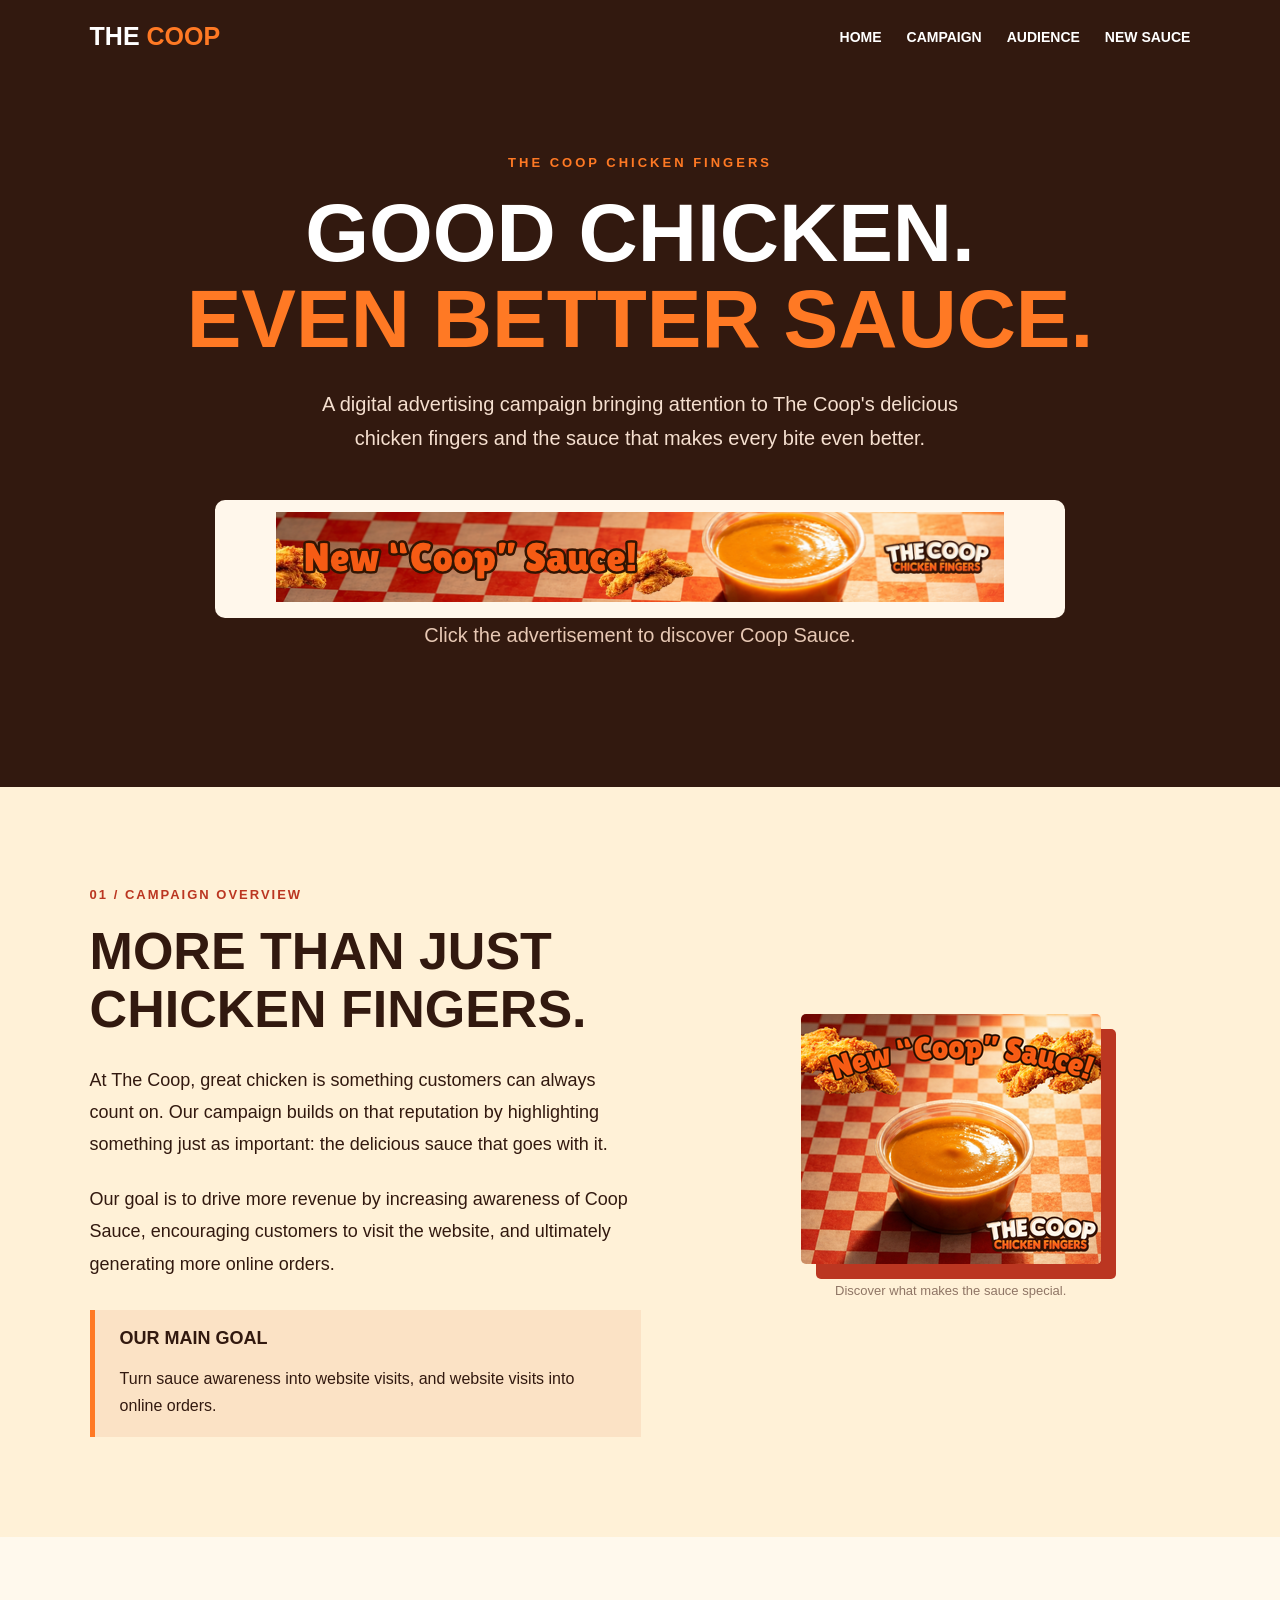
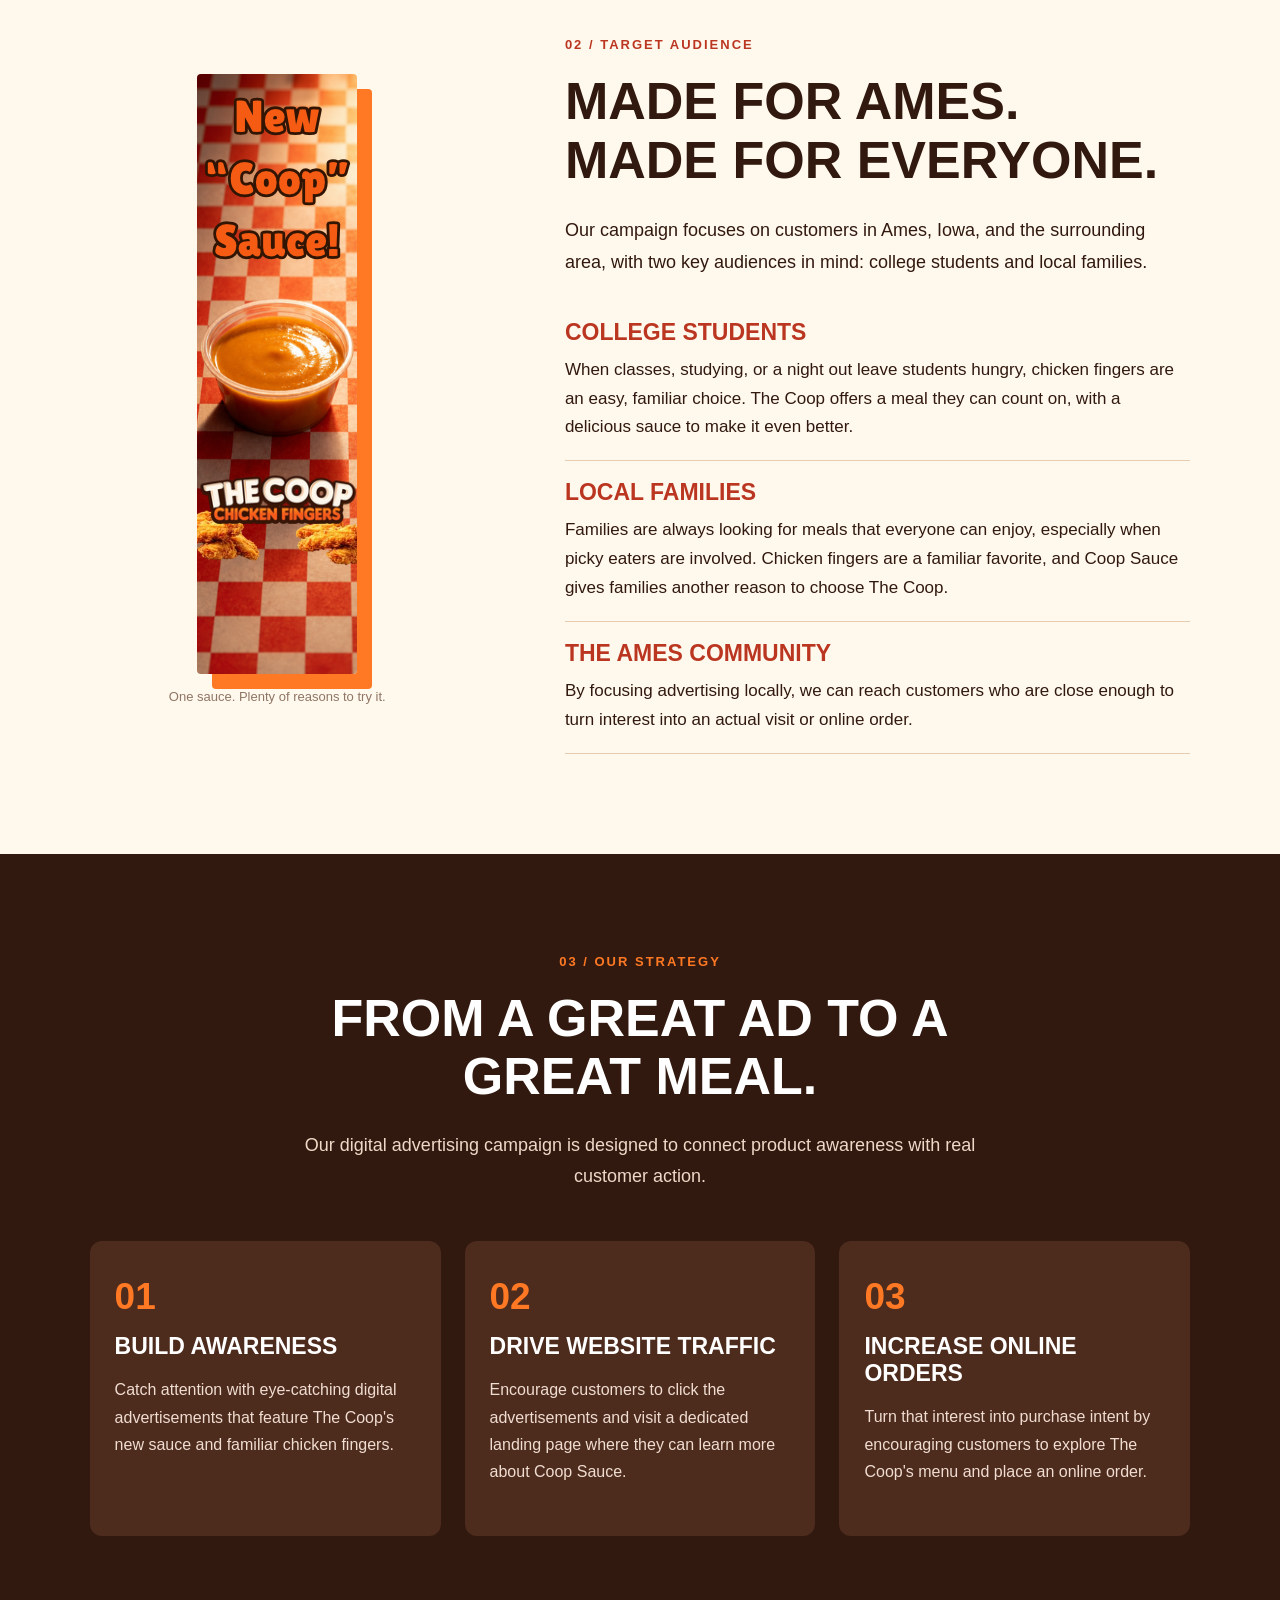
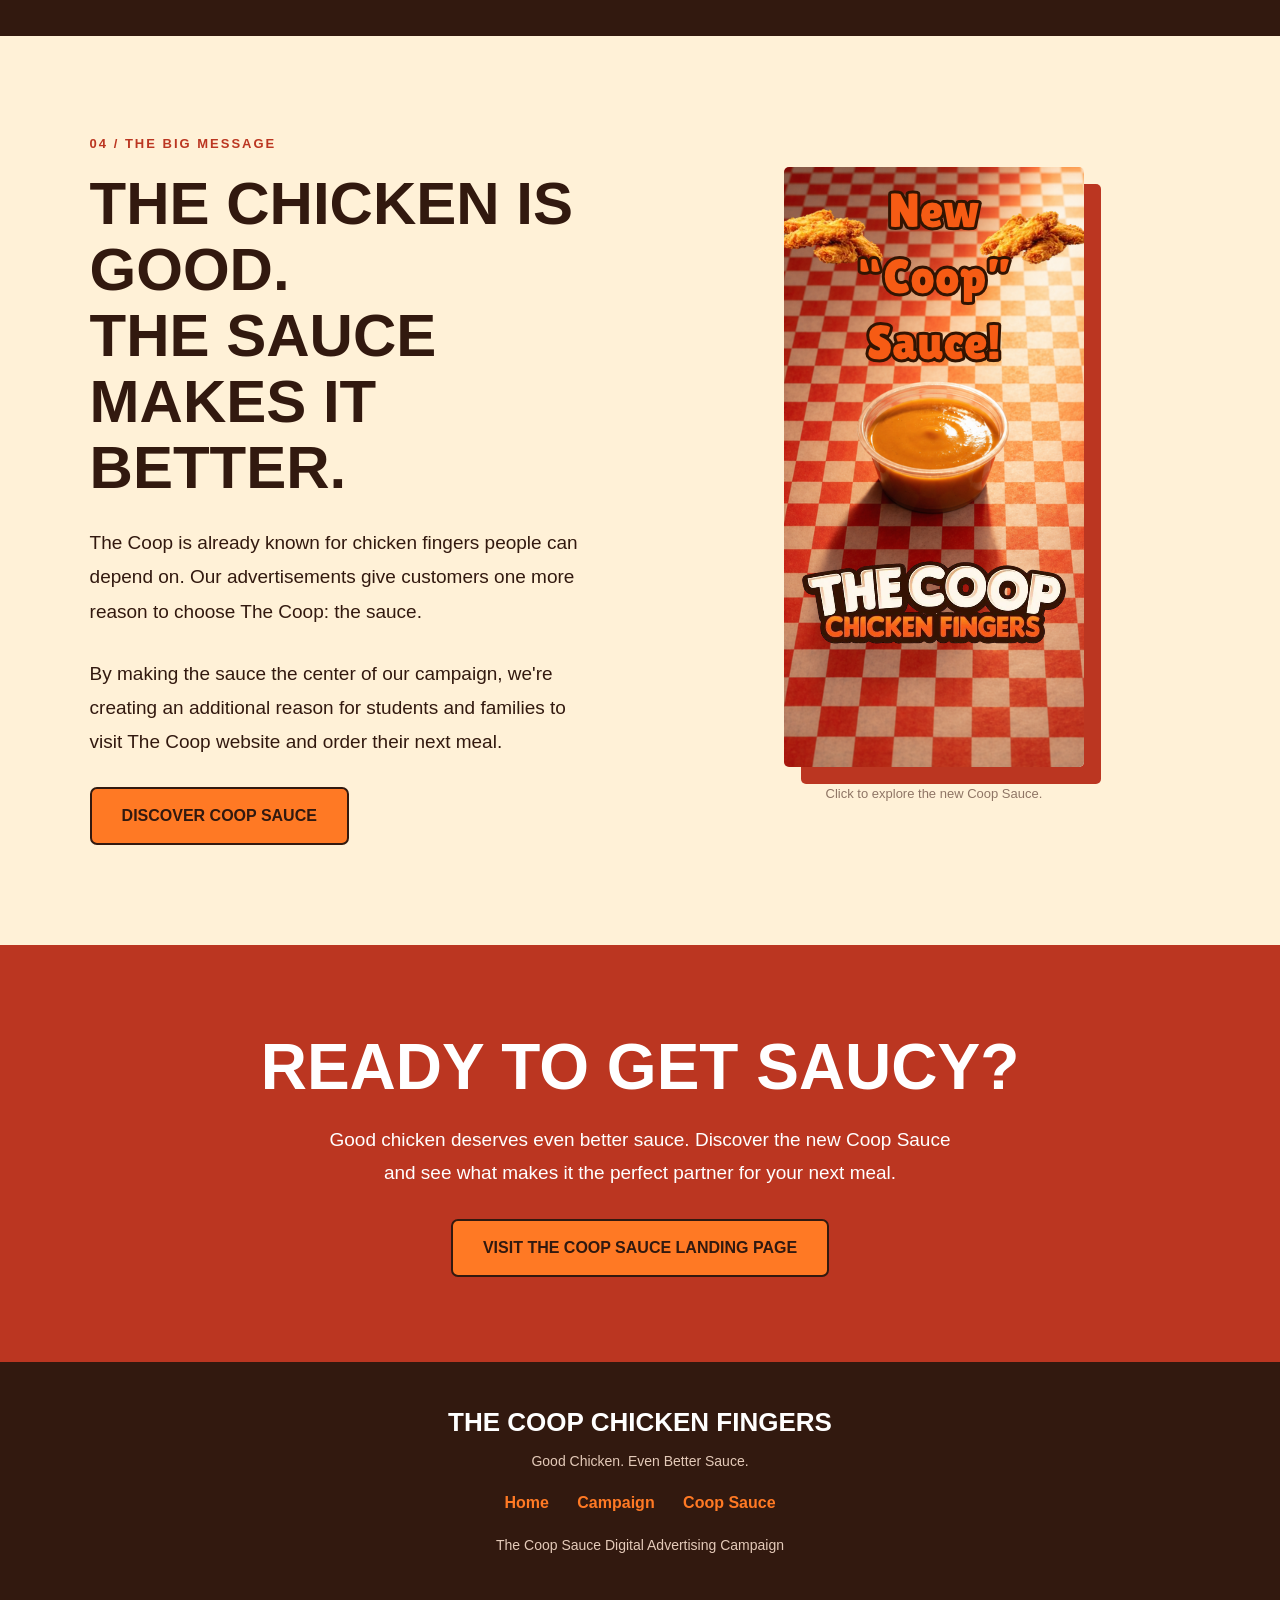
==== commit 1bf7a029: "Refactor image source paths in ads.html Updated image source paths to remove 'images/' prefix." ====
--- a/ads.html
+++ b/ads.html
@@ -552,7 +552,7 @@
          aria-label="Discover the new Coop Sauce">
 
         <img
-          src="images/coop-728x90.png"
+          src="coop-728x90.png"
           alt="The Coop Sauce Leaderboard Advertisement"
           width="728"
           height="90"
@@ -627,7 +627,7 @@
          aria-label="Visit the Coop Sauce landing page">
 
         <img
-          src="images/coop-300x250.png"
+          src="coop-300x250.png"
           alt="The Coop Sauce Medium Rectangle Advertisement"
           width="300"
           height="250"
@@ -662,7 +662,7 @@
          aria-label="Explore Coop Sauce">
 
         <img
-          src="images/coop-160x600.png"
+          src="coop-160x600.png"
           alt="The Coop Sauce Wide Skyscraper Advertisement"
           width="160"
           height="600"
@@ -868,7 +868,7 @@
          aria-label="Discover the new Coop Sauce">
 
         <img
-          src="images/coop-300x600.png"
+          src="coop-300x600.png"
           alt="The Coop Sauce Half Page Advertisement"
           width="300"
           height="600"
